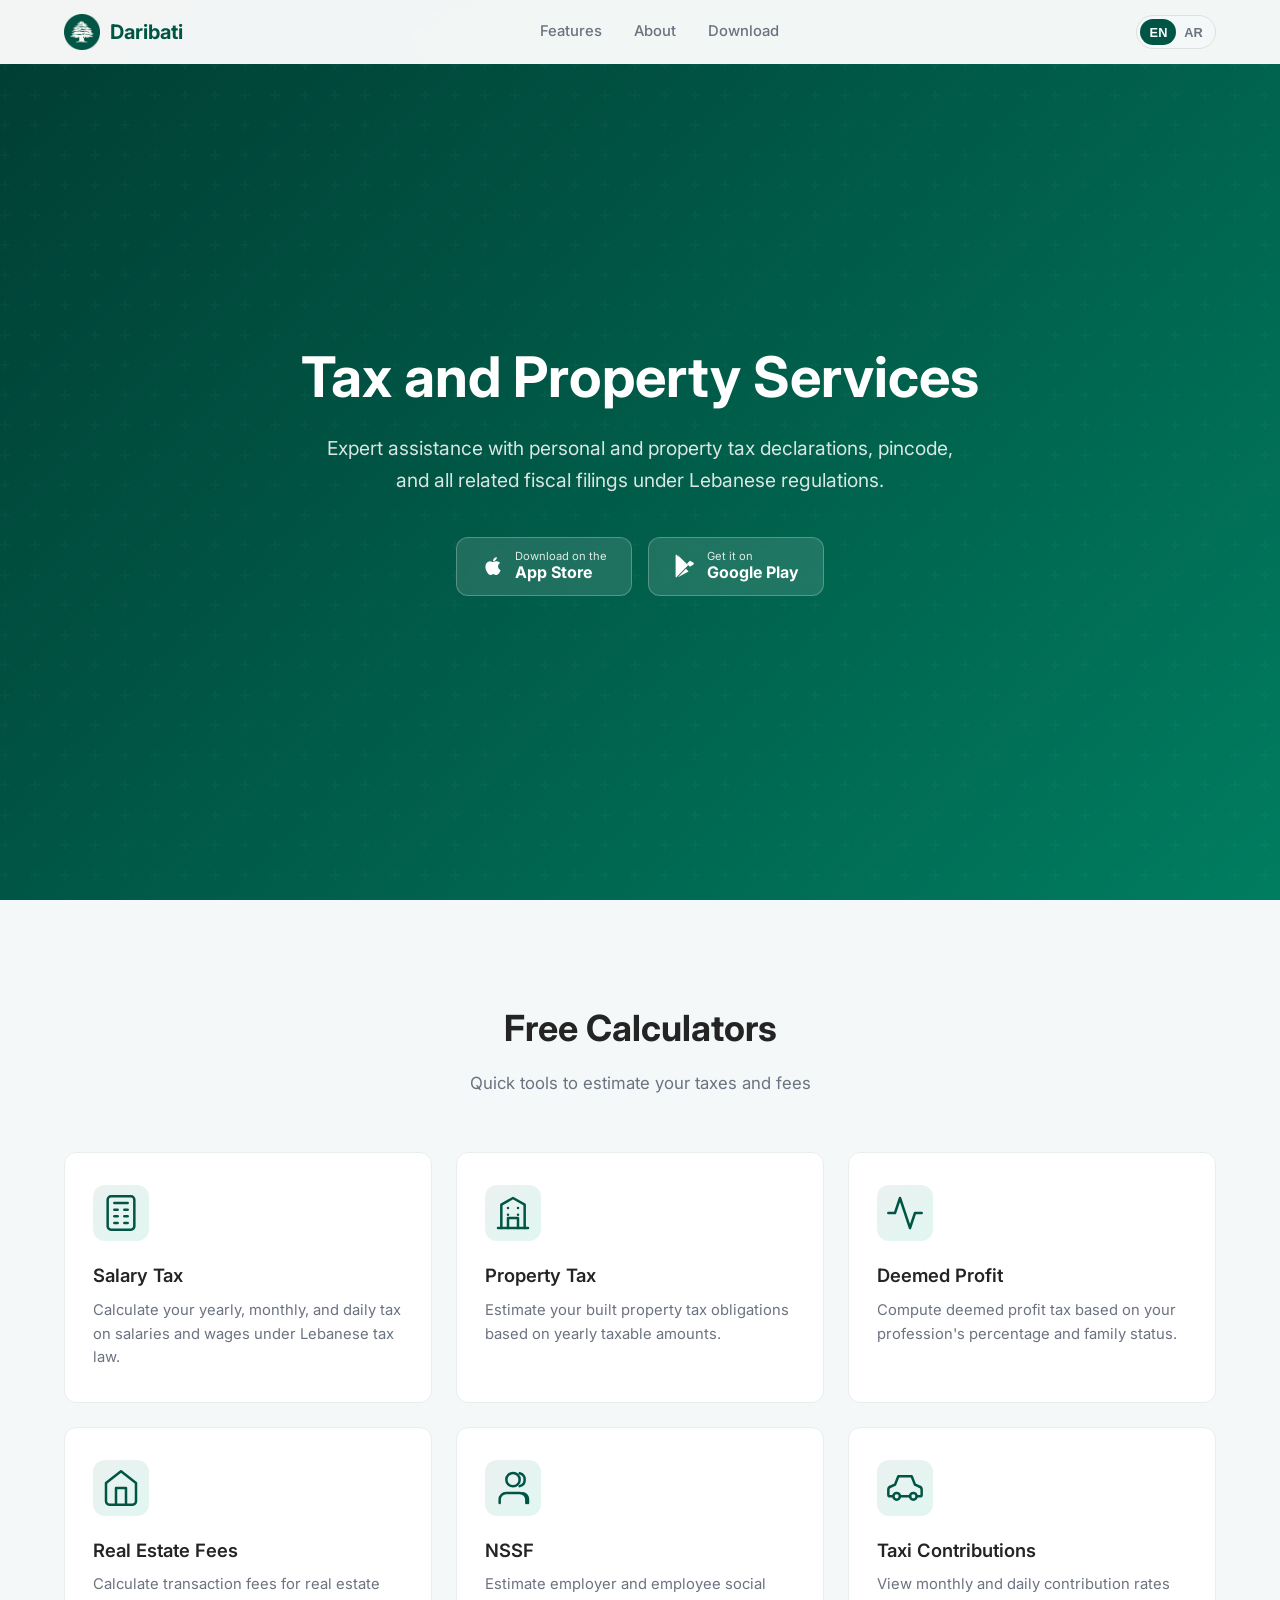
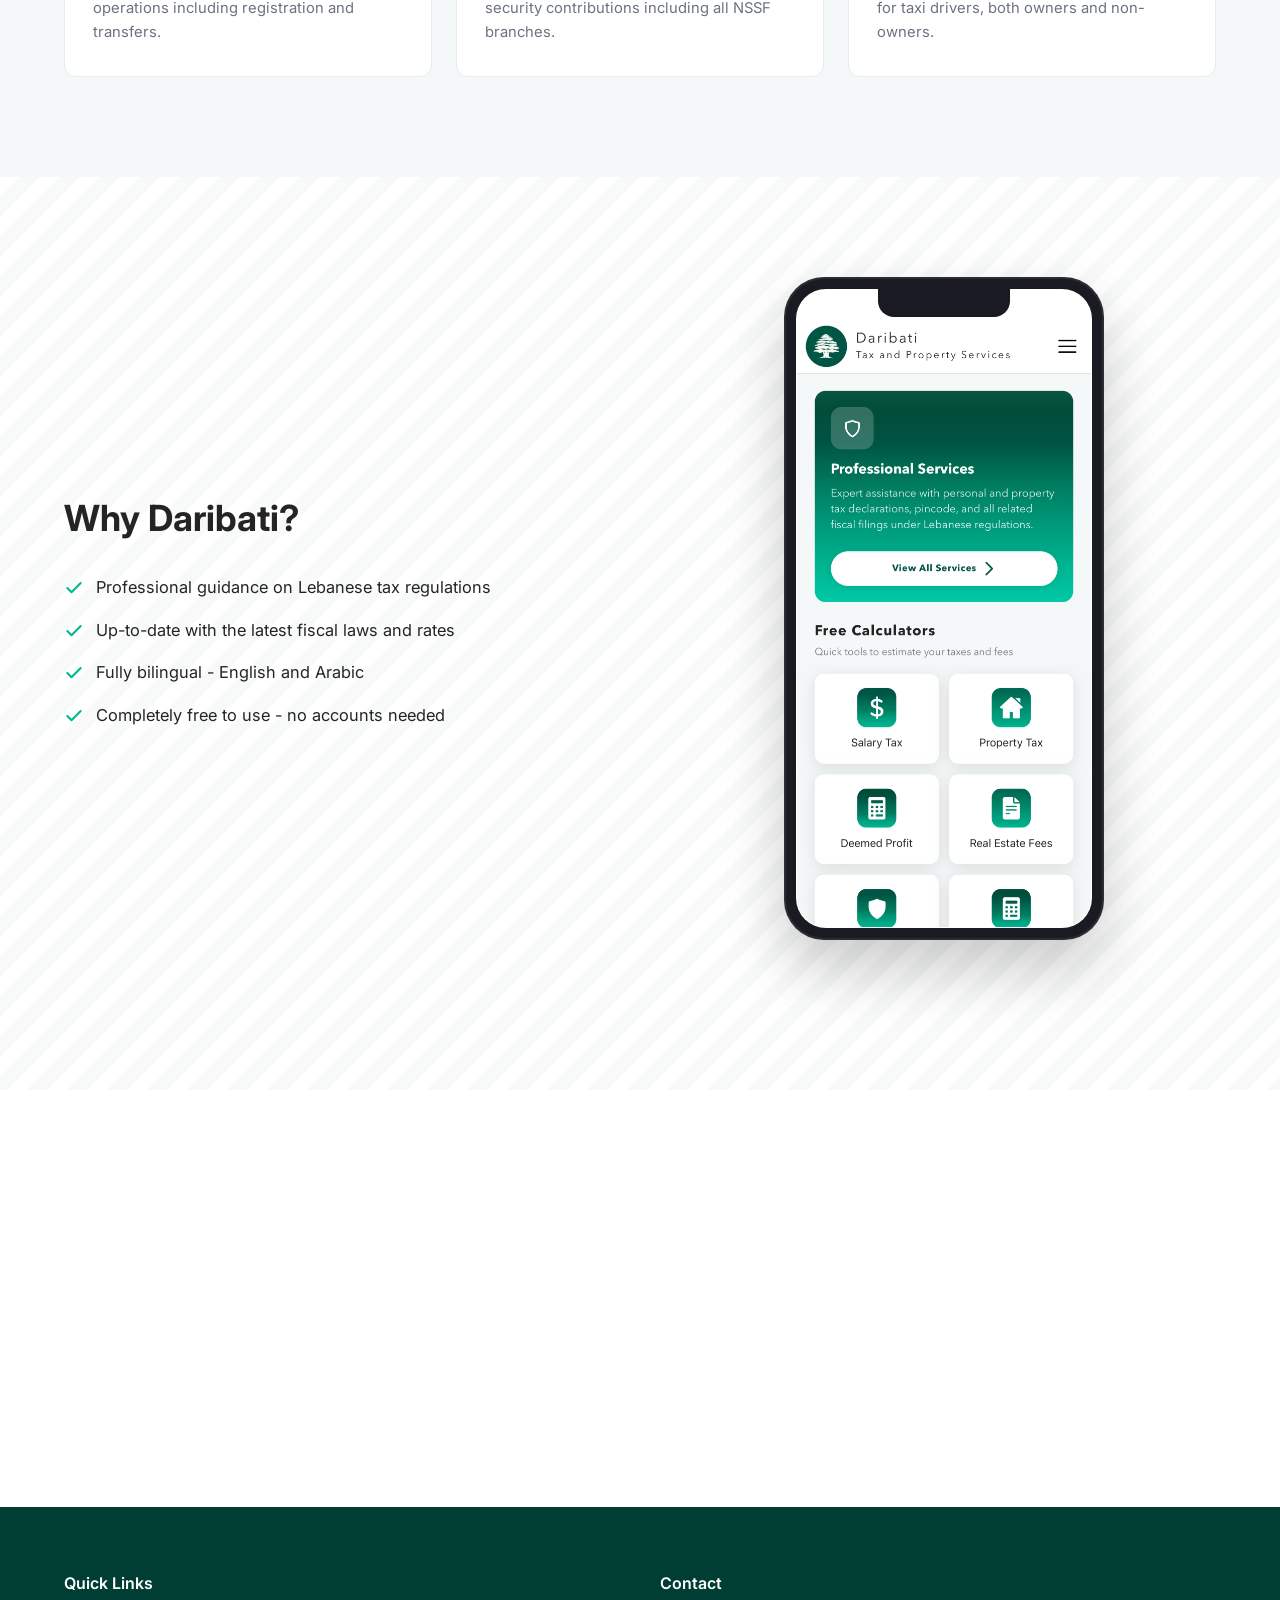
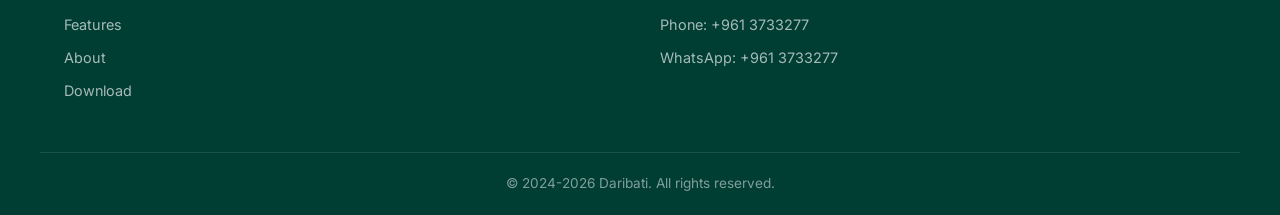
==== index.html @ b4124835 "Removing public directory" ====
﻿<!DOCTYPE html>
<html lang="en" dir="ltr">
<head>
  <meta charset="UTF-8">
  <meta name="viewport" content="width=device-width, initial-scale=1.0">
  <title>Daribati - Tax and Property Services</title>
  <meta name="description" content="Lebanese tax and property fee calculator. Free tools for salary tax, property tax, deemed profit, real estate fees, NSSF, and more.">
  <link rel="icon" href="logo.png" type="image/png">
  <link rel="preconnect" href="https://fonts.googleapis.com">
  <link rel="preconnect" href="https://fonts.gstatic.com" crossorigin>
  <link href="https://fonts.googleapis.com/css2?family=Inter:wght@400;500;600;700&family=Noto+Sans+Arabic:wght@400;500;600;700&display=swap" rel="stylesheet">
  <link rel="stylesheet" href="styles.css">
</head>
<body>

  <!-- Navbar -->
  <nav class="navbar" id="navbar">
    <div class="container navbar-inner">
      <a href="#" class="navbar-brand">
        <img src="logo.png" alt="Daribati" class="navbar-logo">
        <span class="navbar-wordmark">Daribati</span>
      </a>
      <div class="navbar-links" id="navbarLinks">
        <a href="#features" class="nav-link" data-i18n="nav.features">Features</a>
        <a href="#about" class="nav-link" data-i18n="nav.about">About</a>
        <a href="#download" class="nav-link" data-i18n="nav.download">Download</a>
      </div>
      <div class="navbar-actions">
        <button class="lang-toggle" id="langToggle" aria-label="Toggle language">
          <span class="lang-option" data-lang="en">EN</span>
          <span class="lang-option" data-lang="ar">AR</span>
          <span class="lang-slider"></span>
        </button>
        <button class="hamburger" id="hamburger" aria-label="Toggle menu">
          <span></span>
          <span></span>
          <span></span>
        </button>
      </div>
    </div>
  </nav>

  <!-- Hero -->
  <section class="hero" id="hero">
    <div class="hero-bg"></div>
    <div class="container hero-content">
      <h1 class="hero-title" data-i18n="hero.title">Tax and Property Services</h1>
      <p class="hero-subtitle" data-i18n="hero.subtitle">Expert assistance with personal and property tax declarations, pincode, and all related fiscal filings under Lebanese regulations.</p>
      <div class="hero-buttons">
        <a href="https://apps.apple.com/lb/app/daribati-lb/id6739436897" class="btn btn-store" target="_blank" rel="noopener noreferrer">
          <svg width="24" height="24" viewBox="0 0 24 24" fill="currentColor"><path d="M17.05 20.28c-.98.95-2.05.8-3.08.35-1.09-.46-2.09-.48-3.24 0-1.44.62-2.2.44-3.06-.35C2.79 15.25 3.51 7.59 9.05 7.31c1.35.07 2.29.74 3.08.8 1.18-.24 2.31-.93 3.57-.84 1.51.12 2.65.72 3.4 1.8-3.12 1.87-2.38 5.98.48 7.13-.57 1.5-1.31 2.99-2.54 4.09zM12.03 7.25c-.15-2.23 1.66-4.07 3.74-4.25.29 2.58-2.34 4.5-3.74 4.25z"/></svg>
          <span class="store-text">
            <small data-i18n="hero.downloadOn">Download on the</small>
            <strong>App Store</strong>
          </span>
        </a>
        <a href="https://play.google.com/store/apps/details?id=com.marcissa.darayeb&pcampaignid=web_share" class="btn btn-store" target="_blank" rel="noopener noreferrer">
          <svg width="24" height="24" viewBox="0 0 24 24" fill="currentColor"><path d="M3.18 23.49c-.36-.17-.57-.52-.57-.94V1.45c0-.42.21-.77.57-.94l11.07 11.49L3.18 23.49zm1.24-22.8L15.13 11.2l-2.63 2.73L4.42.69zm.45 22.62l8.08-8.51 2.63 2.73L4.87 23.31zM20.14 10.79l-3.27 1.84-2.89-3 2.89-3 3.27 1.84c.92.52.92 1.8 0 2.32z"/></svg>
          <span class="store-text">
            <small data-i18n="hero.getItOn">Get it on</small>
            <strong>Google Play</strong>
          </span>
        </a>
      </div>
    </div>
  </section>

  <!-- Features -->
  <section class="features" id="features">
    <div class="container">
      <h2 class="section-title animate-on-scroll" data-i18n="features.title">Free Calculators</h2>
      <p class="section-subtitle animate-on-scroll" data-i18n="features.subtitle">Quick tools to estimate your taxes and fees</p>
      <div class="features-grid">

        <div class="feature-card animate-on-scroll">
          <div class="feature-icon">
            <svg width="40" height="40" viewBox="0 0 24 24" fill="none" stroke="currentColor" stroke-width="1.5" stroke-linecap="round" stroke-linejoin="round"><rect x="4" y="2" width="16" height="20" rx="2"/><line x1="8" y1="6" x2="16" y2="6"/><line x1="8" y1="10" x2="10" y2="10"/><line x1="14" y1="10" x2="16" y2="10"/><line x1="8" y1="14" x2="10" y2="14"/><line x1="14" y1="14" x2="16" y2="14"/><line x1="8" y1="18" x2="10" y2="18"/><line x1="14" y1="18" x2="16" y2="18"/></svg>
          </div>
          <h3 class="feature-title" data-i18n="features.salaryTax">Salary Tax</h3>
          <p class="feature-desc" data-i18n="features.salaryTaxDesc">Calculate your yearly, monthly, and daily tax on salaries and wages under Lebanese tax law.</p>
        </div>

        <div class="feature-card animate-on-scroll">
          <div class="feature-icon">
            <svg width="40" height="40" viewBox="0 0 24 24" fill="none" stroke="currentColor" stroke-width="1.5" stroke-linecap="round" stroke-linejoin="round"><path d="M3 21h18"/><path d="M5 21V7l7-4 7 4v14"/><path d="M9 21v-6h6v6"/><path d="M9 9h.01"/><path d="M15 9h.01"/><path d="M9 13h.01"/><path d="M15 13h.01"/></svg>
          </div>
          <h3 class="feature-title" data-i18n="features.propertyTax">Property Tax</h3>
          <p class="feature-desc" data-i18n="features.propertyTaxDesc">Estimate your built property tax obligations based on yearly taxable amounts.</p>
        </div>

        <div class="feature-card animate-on-scroll">
          <div class="feature-icon">
            <svg width="40" height="40" viewBox="0 0 24 24" fill="none" stroke="currentColor" stroke-width="1.5" stroke-linecap="round" stroke-linejoin="round"><path d="M22 12h-4l-3 9L9 3l-3 9H2"/></svg>
          </div>
          <h3 class="feature-title" data-i18n="features.deemedProfit">Deemed Profit</h3>
          <p class="feature-desc" data-i18n="features.deemedProfitDesc">Compute deemed profit tax based on your profession's percentage and family status.</p>
        </div>

        <div class="feature-card animate-on-scroll">
          <div class="feature-icon">
            <svg width="40" height="40" viewBox="0 0 24 24" fill="none" stroke="currentColor" stroke-width="1.5" stroke-linecap="round" stroke-linejoin="round"><path d="M3 9l9-7 9 7v11a2 2 0 0 1-2 2H5a2 2 0 0 1-2-2V9z"/><polyline points="9 22 9 12 15 12 15 22"/></svg>
          </div>
          <h3 class="feature-title" data-i18n="features.realEstate">Real Estate Fees</h3>
          <p class="feature-desc" data-i18n="features.realEstateDesc">Calculate transaction fees for real estate operations including registration and transfers.</p>
        </div>

        <div class="feature-card animate-on-scroll">
          <div class="feature-icon">
            <svg width="40" height="40" viewBox="0 0 24 24" fill="none" stroke="currentColor" stroke-width="1.5" stroke-linecap="round" stroke-linejoin="round"><path d="M20 21v-2a4 4 0 0 0-4-4H8a4 4 0 0 0-4 4v2"/><circle cx="12" cy="7" r="4"/><path d="M16 3.13a4 4 0 0 1 0 7.75"/><path d="M21 21v-2a4 4 0 0 0-3-3.87"/></svg>
          </div>
          <h3 class="feature-title" data-i18n="features.nssf">NSSF</h3>
          <p class="feature-desc" data-i18n="features.nssfDesc">Estimate employer and employee social security contributions including all NSSF branches.</p>
        </div>

        <div class="feature-card animate-on-scroll">
          <div class="feature-icon">
            <svg width="40" height="40" viewBox="0 0 24 24" fill="none" stroke="currentColor" stroke-width="1.5" stroke-linecap="round" stroke-linejoin="round"><path d="M19 17h2c.6 0 1-.4 1-1v-3c0-.9-.7-1.7-1.5-1.9L18 10l-2-5H8L6 10l-2.5 1.1C2.7 11.3 2 12.1 2 13v3c0 .6.4 1 1 1h2"/><circle cx="7" cy="17" r="2"/><circle cx="17" cy="17" r="2"/><path d="M9 17h6"/></svg>
          </div>
          <h3 class="feature-title" data-i18n="features.taxi">Taxi Contributions</h3>
          <p class="feature-desc" data-i18n="features.taxiDesc">View monthly and daily contribution rates for taxi drivers, both owners and non-owners.</p>
        </div>

      </div>
    </div>
  </section>

  <!-- About -->
  <section class="about" id="about">
    <div class="about-bg"></div>
    <div class="container about-inner">
      <div class="about-text animate-on-scroll">
        <h2 class="section-title" data-i18n="about.title">Why Daribati?</h2>
        <ul class="about-points">
          <li>
            <svg width="20" height="20" viewBox="0 0 24 24" fill="none" stroke="#00B894" stroke-width="2.5" stroke-linecap="round" stroke-linejoin="round"><polyline points="20 6 9 17 4 12"/></svg>
            <span data-i18n="about.point1">Professional guidance on Lebanese tax regulations</span>
          </li>
          <li>
            <svg width="20" height="20" viewBox="0 0 24 24" fill="none" stroke="#00B894" stroke-width="2.5" stroke-linecap="round" stroke-linejoin="round"><polyline points="20 6 9 17 4 12"/></svg>
            <span data-i18n="about.point2">Up-to-date with the latest fiscal laws and rates</span>
          </li>
          <li>
            <svg width="20" height="20" viewBox="0 0 24 24" fill="none" stroke="#00B894" stroke-width="2.5" stroke-linecap="round" stroke-linejoin="round"><polyline points="20 6 9 17 4 12"/></svg>
            <span data-i18n="about.point3">Fully bilingual - English and Arabic</span>
          </li>
          <li>
            <svg width="20" height="20" viewBox="0 0 24 24" fill="none" stroke="#00B894" stroke-width="2.5" stroke-linecap="round" stroke-linejoin="round"><polyline points="20 6 9 17 4 12"/></svg>
            <span data-i18n="about.point4">Completely free to use - no accounts needed</span>
          </li>
        </ul>
      </div>
      <div class="about-mockup animate-on-scroll">
        <div class="phone-mockup">
          <div class="phone-notch"></div>
          <div class="phone-screen">
            <img src="IMG_5212.PNG" alt="Daribati app home screen" class="app-shot-image">
          </div>
        </div>
      </div>
    </div>
  </section>

  <!-- Download CTA -->
  <section class="download" id="download">
    <div class="container download-inner">
      <h2 class="section-title animate-on-scroll" data-i18n="download.title">Download Daribati</h2>
      <p class="section-subtitle animate-on-scroll" data-i18n="download.subtitle">Available on iOS and Android - free, no account required.</p>
      <div class="download-buttons animate-on-scroll">
        <a href="https://apps.apple.com/lb/app/daribati-lb/id6739436897" class="btn btn-store btn-store-large" target="_blank" rel="noopener noreferrer">
          <svg width="28" height="28" viewBox="0 0 24 24" fill="currentColor"><path d="M17.05 20.28c-.98.95-2.05.8-3.08.35-1.09-.46-2.09-.48-3.24 0-1.44.62-2.2.44-3.06-.35C2.79 15.25 3.51 7.59 9.05 7.31c1.35.07 2.29.74 3.08.8 1.18-.24 2.31-.93 3.57-.84 1.51.12 2.65.72 3.4 1.8-3.12 1.87-2.38 5.98.48 7.13-.57 1.5-1.31 2.99-2.54 4.09zM12.03 7.25c-.15-2.23 1.66-4.07 3.74-4.25.29 2.58-2.34 4.5-3.74 4.25z"/></svg>
          <span class="store-text">
            <small data-i18n="hero.downloadOn">Download on the</small>
            <strong>App Store</strong>
          </span>
        </a>
        <a href="https://play.google.com/store/apps/details?id=com.marcissa.darayeb&pcampaignid=web_share" class="btn btn-store btn-store-large" target="_blank" rel="noopener noreferrer">
          <svg width="28" height="28" viewBox="0 0 24 24" fill="currentColor"><path d="M3.18 23.49c-.36-.17-.57-.52-.57-.94V1.45c0-.42.21-.77.57-.94l11.07 11.49L3.18 23.49zm1.24-22.8L15.13 11.2l-2.63 2.73L4.42.69zm.45 22.62l8.08-8.51 2.63 2.73L4.87 23.31zM20.14 10.79l-3.27 1.84-2.89-3 2.89-3 3.27 1.84c.92.52.92 1.8 0 2.32z"/></svg>
          <span class="store-text">
            <small data-i18n="hero.getItOn">Get it on</small>
            <strong>Google Play</strong>
          </span>
        </a>
      </div>
    </div>
  </section>

  <!-- Footer -->
  <footer class="footer">
    <div class="container footer-inner">
      <div class="footer-col">
        <h4 data-i18n="footer.quickLinks">Quick Links</h4>
        <a href="#features" data-i18n="nav.features">Features</a>
        <a href="#about" data-i18n="nav.about">About</a>
        <a href="#download" data-i18n="nav.download">Download</a>
      </div>
      <div class="footer-col">
        <h4 data-i18n="footer.contact">Contact</h4>
        <a href="tel:+9613733277"><span data-i18n="footer.phone">Phone</span>: +961 3733277</a>
        <a href="https://wa.me/9613733277" target="_blank" rel="noopener noreferrer"><span data-i18n="footer.whatsapp">WhatsApp</span>: +961 3733277</a>
      </div>
    </div>
    <div class="footer-bottom">
      <div class="container">
        <p>&copy; 2024-2026 Daribati. <span data-i18n="footer.rights">All rights reserved.</span></p>
      </div>
    </div>
  </footer>

  <script src="script.js"></script>
</body>
</html>
---- styles.css ----
/* ===== Reset & Base ===== */
*, *::before, *::after {
  margin: 0;
  padding: 0;
  box-sizing: border-box;
}

:root {
  --primary: #005544;
  --primary-dark: #003d33;
  --primary-light: #007d60;
  --accent: #00B894;
  --text: #242424;
  --text-muted: #6b7280;
  --bg: #FFFFFF;
  --bg-alt: #f4f8f8;
  --radius: 12px;
  --transition: 0.3s ease;
  --font-en: 'Inter', sans-serif;
  --font-ar: 'Noto Sans Arabic', sans-serif;
}

html {
  scroll-behavior: smooth;
}

body {
  font-family: var(--font-en);
  color: var(--text);
  background: var(--bg);
  line-height: 1.6;
  -webkit-font-smoothing: antialiased;
}

[dir="rtl"] body {
  font-family: var(--font-ar);
}

.container {
  max-width: 1200px;
  margin: 0 auto;
  padding: 0 24px;
}

a {
  text-decoration: none;
  color: inherit;
}

img {
  max-width: 100%;
  display: block;
}

/* ===== Navbar ===== */
.navbar {
  position: fixed;
  top: 0;
  left: 0;
  right: 0;
  z-index: 1000;
  background: rgba(255, 255, 255, 0.95);
  backdrop-filter: blur(10px);
  -webkit-backdrop-filter: blur(10px);
  transition: box-shadow var(--transition);
}

.navbar.scrolled {
  box-shadow: 0 2px 20px rgba(0, 0, 0, 0.08);
}

.navbar-inner {
  display: flex;
  align-items: center;
  justify-content: space-between;
  height: 64px;
}

.navbar-brand {
  display: flex;
  align-items: center;
  gap: 10px;
}

.navbar-logo {
  width: 36px;
  height: 36px;
  border-radius: 8px;
}

.navbar-wordmark {
  font-size: 1.25rem;
  font-weight: 700;
  color: var(--primary);
}

.navbar-links {
  display: flex;
  gap: 32px;
}

.nav-link {
  font-size: 0.925rem;
  font-weight: 500;
  color: var(--text-muted);
  transition: color var(--transition);
  position: relative;
}

.nav-link:hover {
  color: var(--primary);
}

.nav-link::after {
  content: '';
  position: absolute;
  bottom: -4px;
  left: 0;
  right: 0;
  height: 2px;
  background: var(--accent);
  transform: scaleX(0);
  transition: transform var(--transition);
}

.nav-link:hover::after {
  transform: scaleX(1);
}

.navbar-actions {
  display: flex;
  align-items: center;
  gap: 16px;
}

/* Language Toggle */
.lang-toggle {
  position: relative;
  display: flex;
  align-items: center;
  background: var(--bg-alt);
  border: 1px solid #e0e0e0;
  border-radius: 20px;
  padding: 4px;
  cursor: pointer;
  width: 80px;
  height: 34px;
}

.lang-option {
  flex: 1;
  text-align: center;
  font-size: 0.8rem;
  font-weight: 600;
  z-index: 1;
  color: var(--text-muted);
  transition: color var(--transition);
  user-select: none;
}

.lang-option.active {
  color: #fff;
}

.lang-slider {
  position: absolute;
  top: 3px;
  left: 3px;
  width: calc(50% - 3px);
  height: calc(100% - 6px);
  background: var(--primary);
  border-radius: 16px;
  transition: transform var(--transition);
}

[dir="rtl"] .lang-slider {
  left: auto;
  right: 3px;
}

.lang-toggle.ar .lang-slider {
  transform: translateX(100%);
}

[dir="rtl"] .lang-toggle.ar .lang-slider {
  transform: translateX(-100%);
}

/* Hamburger */
.hamburger {
  display: none;
  flex-direction: column;
  gap: 5px;
  background: none;
  border: none;
  cursor: pointer;
  padding: 4px;
}

.hamburger span {
  display: block;
  width: 24px;
  height: 2px;
  background: var(--text);
  transition: all var(--transition);
  border-radius: 2px;
}

.hamburger.open span:nth-child(1) {
  transform: rotate(45deg) translate(5px, 5px);
}

.hamburger.open span:nth-child(2) {
  opacity: 0;
}

.hamburger.open span:nth-child(3) {
  transform: rotate(-45deg) translate(5px, -5px);
}

/* ===== Hero ===== */
.hero {
  position: relative;
  min-height: 100vh;
  display: flex;
  align-items: center;
  justify-content: center;
  overflow: hidden;
}

.hero-bg {
  position: absolute;
  inset: 0;
  background: linear-gradient(135deg, var(--primary-dark) 0%, var(--primary) 40%, var(--primary-light) 100%);
  background-attachment: fixed;
  z-index: 0;
}

.hero-bg::before {
  content: '';
  position: absolute;
  inset: 0;
  background-image: url("data:image/svg+xml,%3Csvg width='60' height='60' viewBox='0 0 60 60' xmlns='http://www.w3.org/2000/svg'%3E%3Cg fill='none' fill-rule='evenodd'%3E%3Cg fill='%23ffffff' fill-opacity='0.04'%3E%3Cpath d='M36 34v-4h-2v4h-4v2h4v4h2v-4h4v-2h-4zm0-30V0h-2v4h-4v2h4v4h2V6h4V4h-4zM6 34v-4H4v4H0v2h4v4h2v-4h4v-2H6zM6 4V0H4v4H0v2h4v4h2V6h4V4H6z'/%3E%3C/g%3E%3C/g%3E%3C/svg%3E");
  opacity: 0.5;
}

.hero-content {
  position: relative;
  z-index: 1;
  text-align: center;
  padding: 120px 24px 80px;
}

.hero-title {
  font-size: clamp(2.25rem, 5vw, 3.5rem);
  font-weight: 700;
  color: #fff;
  margin-bottom: 20px;
  line-height: 1.2;
}

.hero-subtitle {
  font-size: clamp(1rem, 2vw, 1.2rem);
  color: rgba(255, 255, 255, 0.85);
  max-width: 640px;
  margin: 0 auto 40px;
  line-height: 1.7;
}

.hero-buttons {
  display: flex;
  gap: 16px;
  justify-content: center;
  flex-wrap: wrap;
}

/* Buttons */
.btn {
  display: inline-flex;
  align-items: center;
  gap: 10px;
  border-radius: var(--radius);
  font-weight: 600;
  transition: all var(--transition);
  cursor: pointer;
  border: none;
}

.btn-store {
  background: rgba(255, 255, 255, 0.12);
  color: #fff;
  padding: 12px 24px;
  border: 1px solid rgba(255, 255, 255, 0.25);
  backdrop-filter: blur(4px);
}

.btn-store:hover {
  background: rgba(255, 255, 255, 0.22);
  border-color: rgba(255, 255, 255, 0.4);
  transform: translateY(-2px);
}

.store-text {
  display: flex;
  flex-direction: column;
  text-align: start;
  line-height: 1.2;
}

.store-text small {
  font-size: 0.7rem;
  font-weight: 400;
  opacity: 0.85;
}

.store-text strong {
  font-size: 1rem;
}

/* ===== Features ===== */
.features {
  padding: 100px 0;
  background: var(--bg-alt);
}

.section-title {
  font-size: clamp(1.75rem, 3vw, 2.25rem);
  font-weight: 700;
  color: var(--text);
  text-align: center;
  margin-bottom: 12px;
}

.section-subtitle {
  font-size: 1.05rem;
  color: var(--text-muted);
  text-align: center;
  margin-bottom: 56px;
}

.features-grid {
  display: grid;
  grid-template-columns: repeat(auto-fit, minmax(320px, 1fr));
  gap: 24px;
}

.feature-card {
  background: var(--bg);
  border-radius: var(--radius);
  padding: 32px 28px;
  transition: all var(--transition);
  border: 1px solid #e8eded;
}

.feature-card:hover {
  transform: translateY(-4px);
  box-shadow: 0 12px 32px rgba(0, 85, 68, 0.08);
  border-color: var(--accent);
}

.feature-icon {
  width: 56px;
  height: 56px;
  background: linear-gradient(135deg, rgba(0, 85, 68, 0.08), rgba(0, 184, 148, 0.12));
  border-radius: var(--radius);
  display: flex;
  align-items: center;
  justify-content: center;
  color: var(--primary);
  margin-bottom: 20px;
}

.feature-title {
  font-size: 1.15rem;
  font-weight: 600;
  margin-bottom: 8px;
  color: var(--text);
}

.feature-desc {
  font-size: 0.925rem;
  color: var(--text-muted);
  line-height: 1.6;
}

/* ===== About ===== */
.about {
  position: relative;
  padding: 100px 0 150px;
  overflow: hidden;
}

.about-bg {
  position: absolute;
  inset: 0;
  background: linear-gradient(160deg, #f0faf7 0%, #e8f5f0 50%, #f4f8f8 100%);
  background-attachment: fixed;
  z-index: 0;
}

.about-bg::before {
  content: '';
  position: absolute;
  inset: 0;
  background-image: url("data:image/svg+xml,%3Csvg width='40' height='40' viewBox='0 0 40 40' xmlns='http://www.w3.org/2000/svg'%3E%3Cg fill='%23005544' fill-opacity='0.03' fill-rule='evenodd'%3E%3Cpath d='M0 40L40 0H20L0 20M40 40V20L20 40'/%3E%3C/g%3E%3C/svg%3E");
}

.about-inner {
  position: relative;
  z-index: 1;
  display: grid;
  grid-template-columns: 1fr 1fr;
  gap: 64px;
  align-items: center;
}

.about-text .section-title {
  text-align: start;
}

.about-points {
  list-style: none;
  margin-top: 28px;
  display: flex;
  flex-direction: column;
  gap: 18px;
}

.about-points li {
  display: flex;
  align-items: flex-start;
  gap: 12px;
  font-size: 1.025rem;
  line-height: 1.5;
}

.about-points li svg {
  flex-shrink: 0;
  margin-top: 3px;
}

/* Phone Mockup */
.about-mockup {
  display: flex;
  justify-content: center;
  transform: translateY(42px);
}

.phone-mockup {
  width: min(100%, 320px);
  background: #1a1a22;
  border-radius: 40px;
  padding: 12px;
  position: relative;
  box-shadow:
    0 30px 60px rgba(0, 0, 0, 0.2),
    inset 0 0 0 2px rgba(255, 255, 255, 0.08);
}

.phone-notch {
  position: absolute;
  top: 12px;
  left: 50%;
  transform: translateX(-50%);
  width: 132px;
  height: 28px;
  border-radius: 0 0 16px 16px;
  background: #1a1a22;
  z-index: 2;
}

.phone-screen {
  width: 100%;
  border-radius: 30px;
  overflow: hidden;
  border: 1px solid rgba(255, 255, 255, 0.08);
  background: #ffffff;
  padding-top: 26px;
}

.app-shot-image {
  width: 100%;
  height: auto;
  display: block;
}

/* ===== Download CTA ===== */
.download {
  padding: 100px 0;
  background: var(--bg);
}

.download-inner {
  text-align: center;
}

.download-buttons {
  display: flex;
  gap: 16px;
  justify-content: center;
  flex-wrap: wrap;
}

.btn-store-large {
  background: var(--primary);
  color: #fff;
  padding: 16px 32px;
  border: none;
}

.btn-store-large:hover {
  background: var(--primary-dark);
  transform: translateY(-2px);
  box-shadow: 0 8px 24px rgba(0, 85, 68, 0.25);
}

/* ===== Footer ===== */
.footer {
  background: var(--primary-dark);
  color: rgba(255, 255, 255, 0.8);
  padding: 64px 0 0;
}

.footer-inner {
  display: grid;
  grid-template-columns: repeat(2, minmax(0, 1fr));
  gap: 40px;
  padding-bottom: 40px;
  border-bottom: 1px solid rgba(255, 255, 255, 0.1);
}

.footer-col h4 {
  color: #fff;
  font-size: 1rem;
  font-weight: 600;
  margin-bottom: 16px;
}

.footer-col a {
  display: block;
  font-size: 0.9rem;
  color: rgba(255, 255, 255, 0.65);
  margin-bottom: 10px;
  transition: color var(--transition);
}

.footer-col a:hover {
  color: var(--accent);
}

.footer-bottom {
  padding: 20px 0;
  text-align: center;
  font-size: 0.85rem;
  color: rgba(255, 255, 255, 0.5);
}

/* ===== Scroll Animations ===== */
.animate-on-scroll {
  opacity: 0;
  transform: translateY(30px);
  transition: opacity 0.6s ease, transform 0.6s ease;
}

.animate-on-scroll.visible {
  opacity: 1;
  transform: translateY(0);
}

/* Stagger animation delay for feature cards */
.feature-card:nth-child(1) { transition-delay: 0s; }
.feature-card:nth-child(2) { transition-delay: 0.1s; }
.feature-card:nth-child(3) { transition-delay: 0.2s; }
.feature-card:nth-child(4) { transition-delay: 0.3s; }
.feature-card:nth-child(5) { transition-delay: 0.4s; }
.feature-card:nth-child(6) { transition-delay: 0.5s; }

/* ===== RTL Overrides ===== */
[dir="rtl"] .navbar-links {
  flex-direction: row-reverse;
}

[dir="rtl"] .store-text {
  text-align: right;
}

[dir="rtl"] .about-text .section-title {
  text-align: right;
}

[dir="rtl"] .about-points li {
  flex-direction: row-reverse;
}

[dir="rtl"] .footer-col {
  text-align: right;
}

/* ===== Responsive ===== */
@media (max-width: 1023px) {
  .about-inner {
    grid-template-columns: 1fr;
    gap: 48px;
  }

  .about-mockup {
    transform: none;
  }

  .about-text .section-title {
    text-align: center;
  }

  [dir="rtl"] .about-text .section-title {
    text-align: center;
  }

  .about-points {
    align-items: center;
  }

  .about-points li {
    max-width: 480px;
  }
}

@media (max-width: 767px) {
  .navbar-links {
    display: none;
    position: absolute;
    top: 64px;
    left: 0;
    right: 0;
    background: rgba(255, 255, 255, 0.98);
    backdrop-filter: blur(10px);
    flex-direction: column;
    padding: 16px 24px;
    gap: 0;
    box-shadow: 0 8px 24px rgba(0, 0, 0, 0.08);
  }

  .navbar-links.open {
    display: flex;
  }

  .navbar-links .nav-link {
    padding: 12px 0;
    border-bottom: 1px solid #f0f0f0;
  }

  .navbar-links .nav-link:last-child {
    border-bottom: none;
  }

  .navbar-links .nav-link::after {
    display: none;
  }

  [dir="rtl"] .navbar-links {
    flex-direction: column;
  }

  [dir="rtl"] .navbar-links .nav-link {
    text-align: right;
  }

  .hamburger {
    display: flex;
  }

  .hero-content {
    padding: 100px 16px 60px;
  }

  .hero-title {
    font-size: 2rem;
  }

  .features {
    padding: 64px 0;
  }

  .features-grid {
    grid-template-columns: 1fr;
  }

  .about {
    padding: 64px 0 96px;
  }

  .footer-inner {
    grid-template-columns: 1fr;
    gap: 32px;
    text-align: center;
  }

  .footer-col {
    text-align: center;
  }

  [dir="rtl"] .footer-col {
    text-align: center;
  }

  .download {
    padding: 64px 0;
  }

  .hero-buttons,
  .download-buttons {
    flex-direction: column;
    align-items: center;
  }

  .btn-store,
  .btn-store-large {
    width: 100%;
    max-width: 280px;
    justify-content: center;
  }

  .section-subtitle {
    margin-bottom: 40px;
  }
}

/* ===== Mobile parallax fallback ===== */
@media (max-width: 1023px) {
  .hero-bg,
  .about-bg {
    background-attachment: scroll;
  }
}

/* ===== Reduced Motion ===== */
@media (prefers-reduced-motion: reduce) {
  html {
    scroll-behavior: auto;
  }

  .animate-on-scroll {
    opacity: 1;
    transform: none;
    transition: none;
  }

  .feature-card {
    transition: none;
  }

  .feature-card:hover {
    transform: none;
  }

  .btn-store:hover,
  .btn-store-large:hover {
    transform: none;
  }

  .nav-link::after {
    transition: none;
  }

  .hero-bg,
  .about-bg {
    background-attachment: scroll;
  }
}
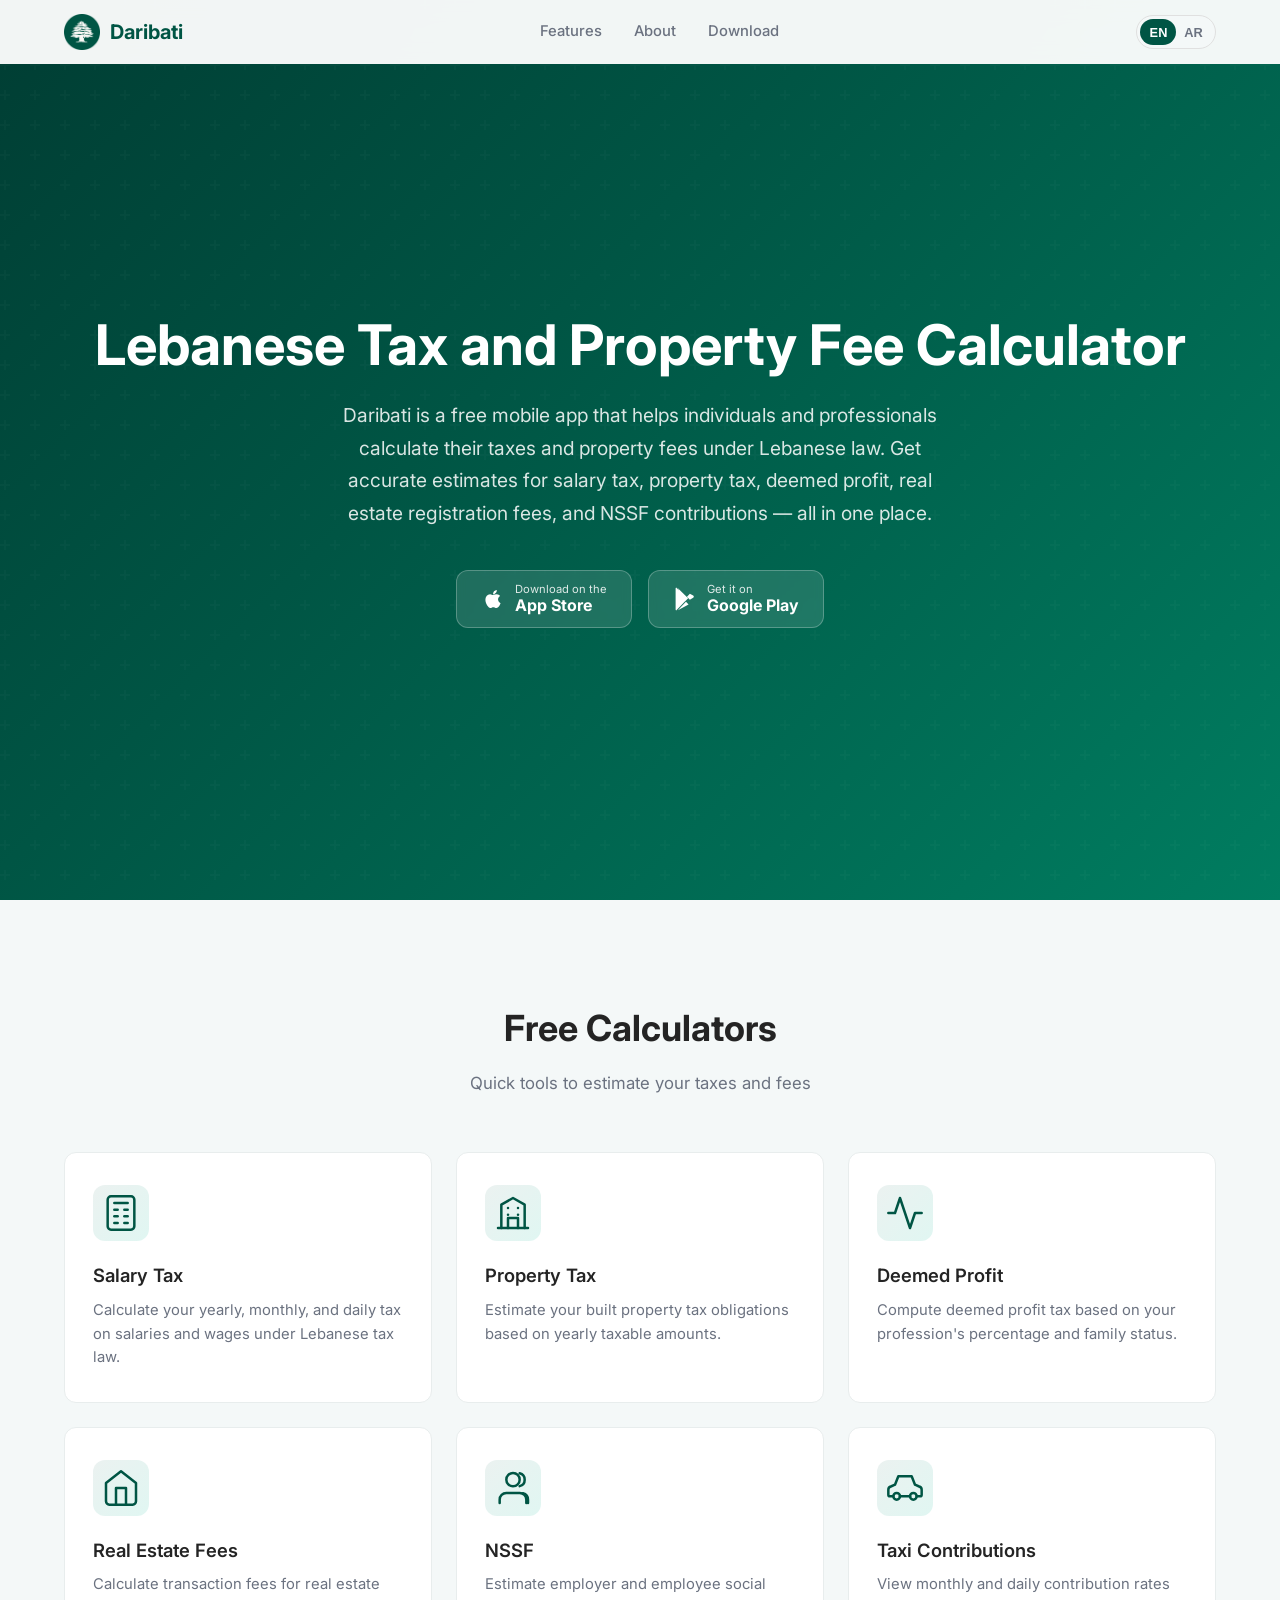
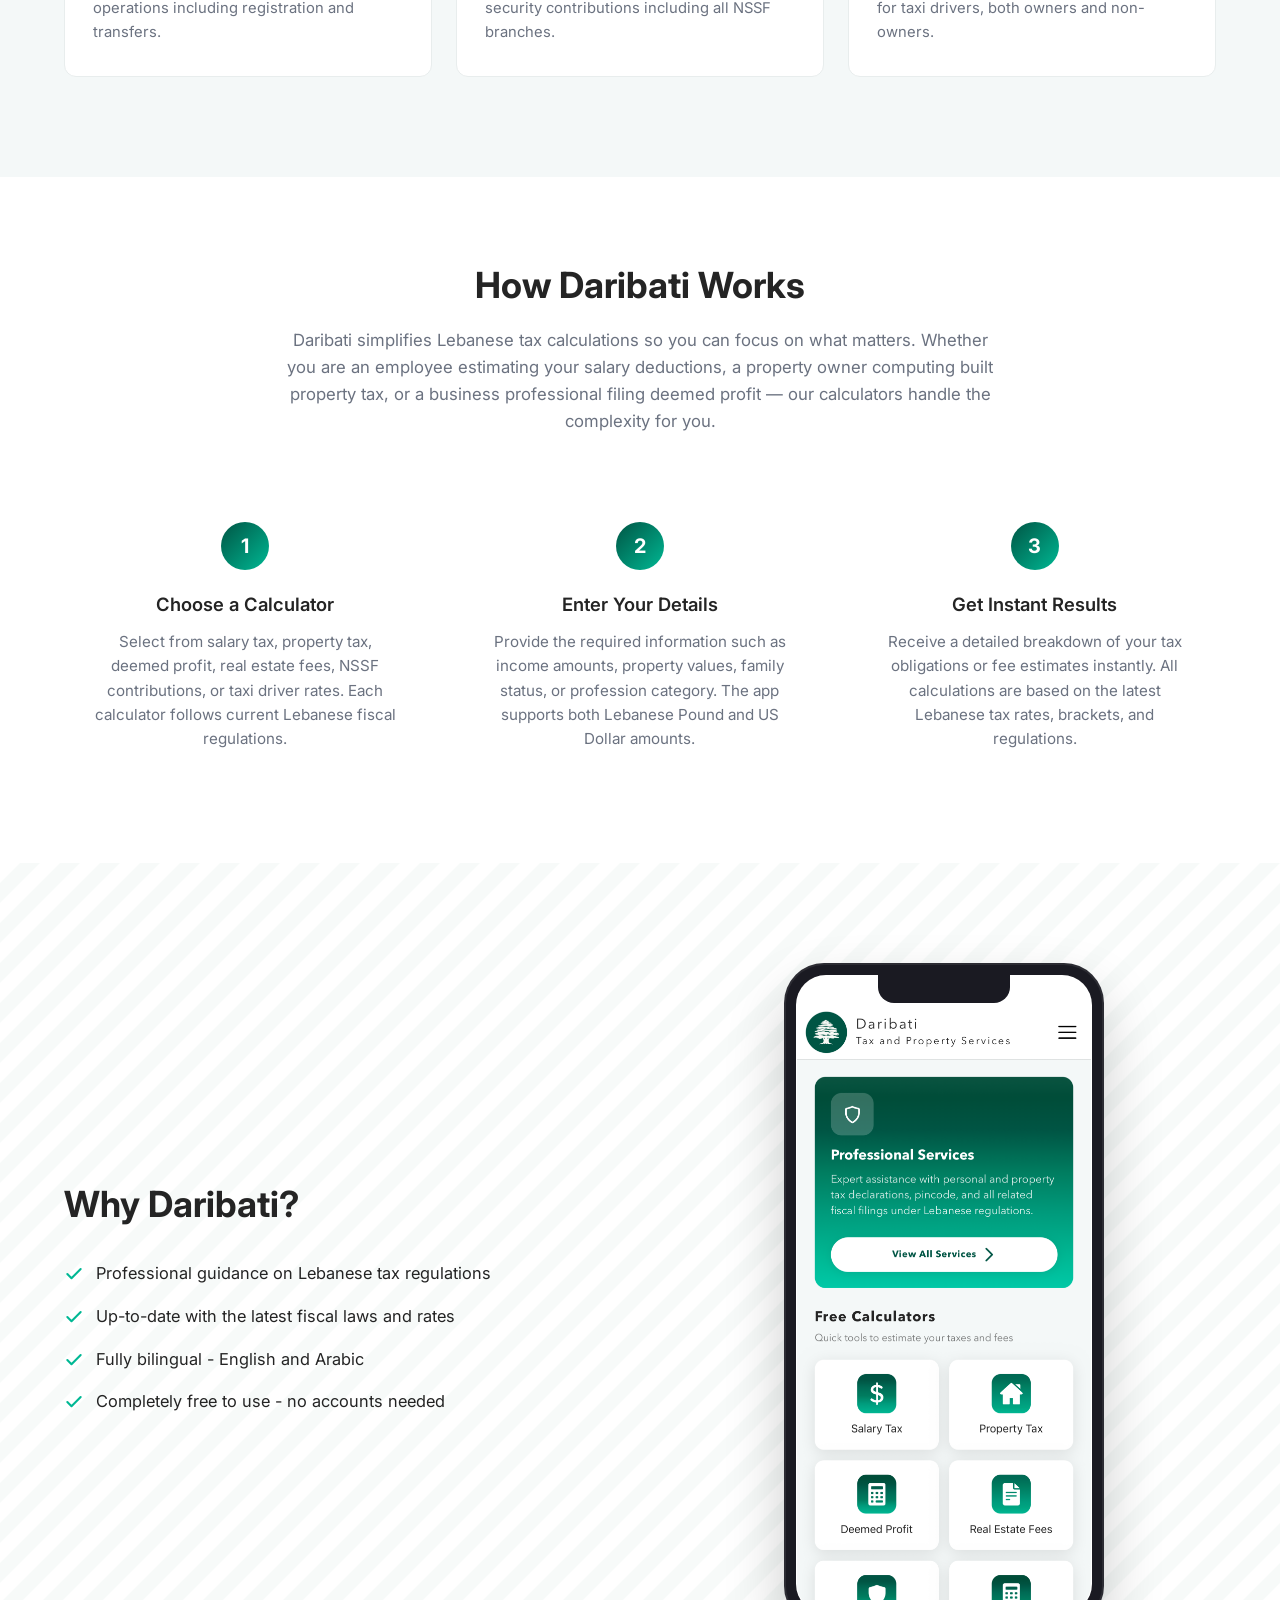
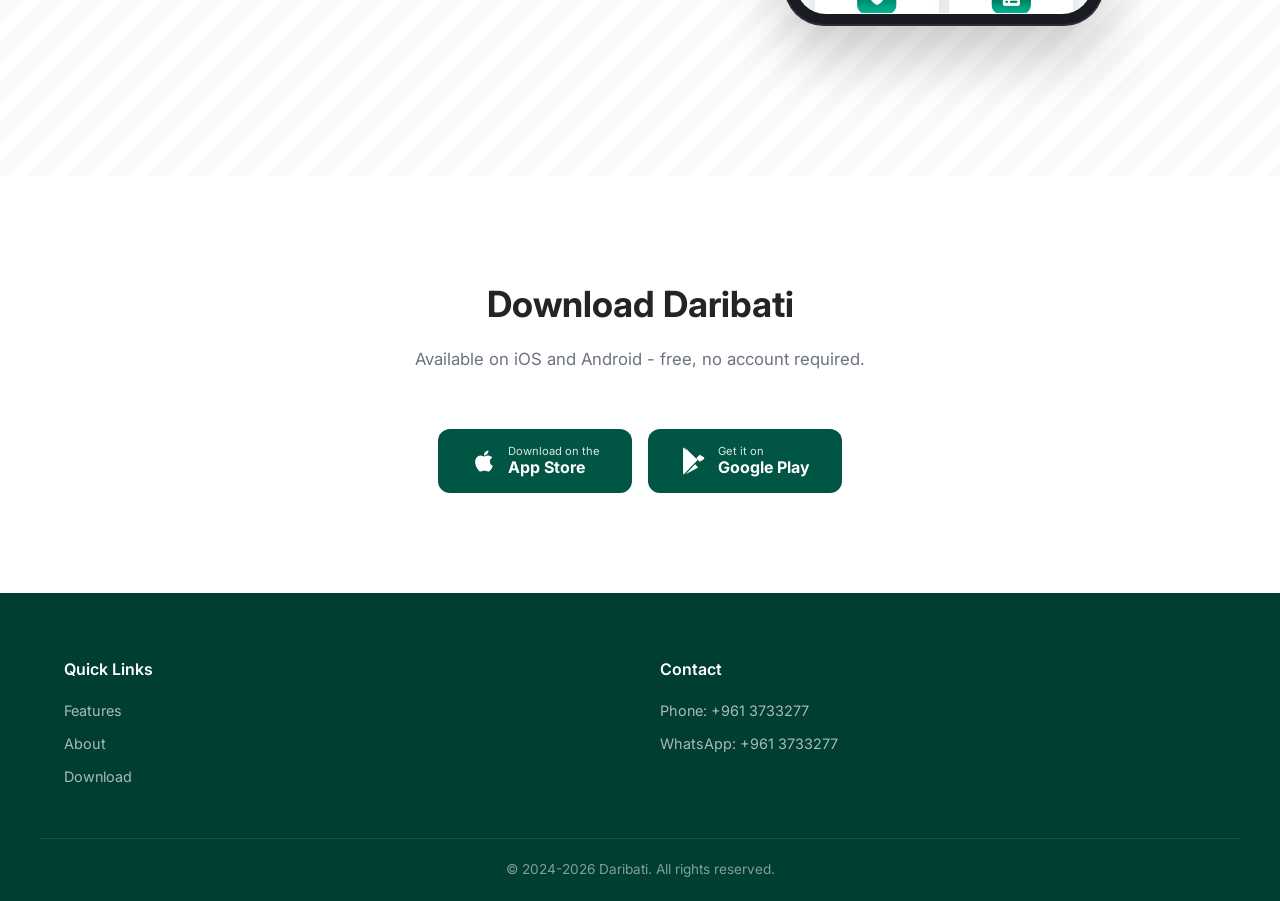
==== commit 4ae7675c: "Adding google analytics findings" ====
--- a/index.html
+++ b/index.html
@@ -1,212 +1,731 @@
-﻿<!DOCTYPE html>
-<html lang="en" dir="ltr">
-<head>
-  <meta charset="UTF-8">
-  <meta name="viewport" content="width=device-width, initial-scale=1.0">
-  <title>Daribati - Tax and Property Services</title>
-  <meta name="description" content="Lebanese tax and property fee calculator. Free tools for salary tax, property tax, deemed profit, real estate fees, NSSF, and more.">
-  <link rel="icon" href="logo.png" type="image/png">
-  <link rel="preconnect" href="https://fonts.googleapis.com">
-  <link rel="preconnect" href="https://fonts.gstatic.com" crossorigin>
-  <link href="https://fonts.googleapis.com/css2?family=Inter:wght@400;500;600;700&family=Noto+Sans+Arabic:wght@400;500;600;700&display=swap" rel="stylesheet">
-  <link rel="stylesheet" href="styles.css">
-</head>
-<body>
-
-  <!-- Navbar -->
-  <nav class="navbar" id="navbar">
-    <div class="container navbar-inner">
-      <a href="#" class="navbar-brand">
-        <img src="logo.png" alt="Daribati" class="navbar-logo">
-        <span class="navbar-wordmark">Daribati</span>
-      </a>
-      <div class="navbar-links" id="navbarLinks">
-        <a href="#features" class="nav-link" data-i18n="nav.features">Features</a>
-        <a href="#about" class="nav-link" data-i18n="nav.about">About</a>
-        <a href="#download" class="nav-link" data-i18n="nav.download">Download</a>
+﻿<!doctype html>
+<html
+  lang="en"
+  dir="ltr">
+  <head>
+    <meta charset="UTF-8" />
+    <meta
+      name="viewport"
+      content="width=device-width, initial-scale=1.0" />
+
+    <!-- TODO: Replace G-XXXXXXXXXX with your actual GA4 Measurement ID -->
+    <script
+      async
+      src="https://www.googletagmanager.com/gtag/js?id=G-H9QZ7JYE82"></script>
+    <script>
+      window.dataLayer = window.dataLayer || [];
+      function gtag() {
+        dataLayer.push(arguments);
+      }
+      gtag('js', new Date());
+      gtag('config', 'G-XXXXXXXXXX');
+    </script>
+
+    <title>Daribati - Lebanese Tax and Property Fee Calculator</title>
+    <meta
+      name="description"
+      content="Free Lebanese tax and property fee calculator. Compute salary tax, property tax, deemed profit, real estate fees, NSSF contributions, and more under Lebanese law." />
+    <meta
+      name="keywords"
+      content="Lebanese tax calculator, property tax Lebanon, salary tax Lebanon, deemed profit, real estate fees, NSSF, Daribati, tax filing Lebanon, fiscal calculator" />
+    <link
+      rel="canonical"
+      href="https://www.daribati.com/" />
+    <link
+      rel="icon"
+      href="logo.png"
+      type="image/png" />
+    <link
+      rel="apple-touch-icon"
+      href="logo.png" />
+
+    <!-- Open Graph -->
+    <meta
+      property="og:type"
+      content="website" />
+    <meta
+      property="og:title"
+      content="Daribati - Lebanese Tax and Property Fee Calculator" />
+    <meta
+      property="og:description"
+      content="Free Lebanese tax and property fee calculator. Compute salary tax, property tax, deemed profit, real estate fees, NSSF contributions, and more." />
+    <meta
+      property="og:url"
+      content="https://www.daribati.com/" />
+    <meta
+      property="og:image"
+      content="https://www.daribati.com/logo.png" />
+    <meta
+      property="og:site_name"
+      content="Daribati" />
+    <meta
+      property="og:locale"
+      content="en_US" />
+
+    <!-- Twitter Card -->
+    <meta
+      name="twitter:card"
+      content="summary" />
+    <meta
+      name="twitter:title"
+      content="Daribati - Lebanese Tax and Property Fee Calculator" />
+    <meta
+      name="twitter:description"
+      content="Free Lebanese tax and property fee calculator. Compute salary tax, property tax, deemed profit, real estate fees, NSSF, and more." />
+    <meta
+      name="twitter:image"
+      content="https://www.daribati.com/logo.png" />
+
+    <!-- Structured Data -->
+    <script type="application/ld+json">
+      {
+        "@context": "https://schema.org",
+        "@type": "WebApplication",
+        "name": "Daribati",
+        "url": "https://www.daribati.com",
+        "description": "Free Lebanese tax and property fee calculator app for salary tax, property tax, deemed profit, real estate fees, and NSSF contributions.",
+        "applicationCategory": "FinanceApplication",
+        "operatingSystem": "iOS, Android",
+        "offers": {
+          "@type": "Offer",
+          "price": "0",
+          "priceCurrency": "USD"
+        },
+        "author": {
+          "@type": "Organization",
+          "name": "Daribati"
+        }
+      }
+    </script>
+
+    <link
+      rel="preconnect"
+      href="https://fonts.googleapis.com" />
+    <link
+      rel="preconnect"
+      href="https://fonts.gstatic.com"
+      crossorigin />
+    <link
+      href="https://fonts.googleapis.com/css2?family=Inter:wght@400;500;600;700&family=Noto+Sans+Arabic:wght@400;500;600;700&display=swap"
+      rel="stylesheet" />
+    <link
+      rel="stylesheet"
+      href="styles.css" />
+  </head>
+  <body>
+    <!-- Navbar -->
+    <nav
+      class="navbar"
+      id="navbar">
+      <div class="container navbar-inner">
+        <a
+          href="#"
+          class="navbar-brand">
+          <img
+            src="logo.png"
+            alt="Daribati"
+            class="navbar-logo" />
+          <span class="navbar-wordmark">Daribati</span>
+        </a>
+        <div
+          class="navbar-links"
+          id="navbarLinks">
+          <a
+            href="#features"
+            class="nav-link"
+            data-i18n="nav.features"
+            >Features</a
+          >
+          <a
+            href="#about"
+            class="nav-link"
+            data-i18n="nav.about"
+            >About</a
+          >
+          <a
+            href="#download"
+            class="nav-link"
+            data-i18n="nav.download"
+            >Download</a
+          >
+        </div>
+        <div class="navbar-actions">
+          <button
+            class="lang-toggle"
+            id="langToggle"
+            aria-label="Toggle language">
+            <span
+              class="lang-option"
+              data-lang="en"
+              >EN</span
+            >
+            <span
+              class="lang-option"
+              data-lang="ar"
+              >AR</span
+            >
+            <span class="lang-slider"></span>
+          </button>
+          <button
+            class="hamburger"
+            id="hamburger"
+            aria-label="Toggle menu">
+            <span></span>
+            <span></span>
+            <span></span>
+          </button>
+        </div>
       </div>
-      <div class="navbar-actions">
-        <button class="lang-toggle" id="langToggle" aria-label="Toggle language">
-          <span class="lang-option" data-lang="en">EN</span>
-          <span class="lang-option" data-lang="ar">AR</span>
-          <span class="lang-slider"></span>
-        </button>
-        <button class="hamburger" id="hamburger" aria-label="Toggle menu">
-          <span></span>
-          <span></span>
-          <span></span>
-        </button>
+    </nav>
+
+    <!-- Hero -->
+    <section
+      class="hero"
+      id="hero">
+      <div class="hero-bg"></div>
+      <div class="container hero-content">
+        <h1
+          class="hero-title"
+          data-i18n="hero.title">
+          Lebanese Tax and Property Fee Calculator
+        </h1>
+        <p
+          class="hero-subtitle"
+          data-i18n="hero.subtitle">
+          Daribati is a free mobile app that helps individuals and professionals
+          calculate their taxes and property fees under Lebanese law. Get
+          accurate estimates for salary tax, property tax, deemed profit, real
+          estate registration fees, and NSSF contributions — all in one place.
+        </p>
+        <div class="hero-buttons">
+          <a
+            href="https://apps.apple.com/lb/app/daribati-lb/id6739436897"
+            class="btn btn-store"
+            target="_blank"
+            rel="noopener noreferrer">
+            <svg
+              width="24"
+              height="24"
+              viewBox="0 0 24 24"
+              fill="currentColor">
+              <path
+                d="M17.05 20.28c-.98.95-2.05.8-3.08.35-1.09-.46-2.09-.48-3.24 0-1.44.62-2.2.44-3.06-.35C2.79 15.25 3.51 7.59 9.05 7.31c1.35.07 2.29.74 3.08.8 1.18-.24 2.31-.93 3.57-.84 1.51.12 2.65.72 3.4 1.8-3.12 1.87-2.38 5.98.48 7.13-.57 1.5-1.31 2.99-2.54 4.09zM12.03 7.25c-.15-2.23 1.66-4.07 3.74-4.25.29 2.58-2.34 4.5-3.74 4.25z" />
+            </svg>
+            <span class="store-text">
+              <small data-i18n="hero.downloadOn">Download on the</small>
+              <strong>App Store</strong>
+            </span>
+          </a>
+          <a
+            href="https://play.google.com/store/apps/details?id=com.marcissa.darayeb&pcampaignid=web_share"
+            class="btn btn-store"
+            target="_blank"
+            rel="noopener noreferrer">
+            <svg
+              width="24"
+              height="24"
+              viewBox="0 0 24 24"
+              fill="currentColor">
+              <path
+                d="M3.18 23.49c-.36-.17-.57-.52-.57-.94V1.45c0-.42.21-.77.57-.94l11.07 11.49L3.18 23.49zm1.24-22.8L15.13 11.2l-2.63 2.73L4.42.69zm.45 22.62l8.08-8.51 2.63 2.73L4.87 23.31zM20.14 10.79l-3.27 1.84-2.89-3 2.89-3 3.27 1.84c.92.52.92 1.8 0 2.32z" />
+            </svg>
+            <span class="store-text">
+              <small data-i18n="hero.getItOn">Get it on</small>
+              <strong>Google Play</strong>
+            </span>
+          </a>
+        </div>
       </div>
-    </div>
-  </nav>
-
-  <!-- Hero -->
-  <section class="hero" id="hero">
-    <div class="hero-bg"></div>
-    <div class="container hero-content">
-      <h1 class="hero-title" data-i18n="hero.title">Tax and Property Services</h1>
-      <p class="hero-subtitle" data-i18n="hero.subtitle">Expert assistance with personal and property tax declarations, pincode, and all related fiscal filings under Lebanese regulations.</p>
-      <div class="hero-buttons">
-        <a href="https://apps.apple.com/lb/app/daribati-lb/id6739436897" class="btn btn-store" target="_blank" rel="noopener noreferrer">
-          <svg width="24" height="24" viewBox="0 0 24 24" fill="currentColor"><path d="M17.05 20.28c-.98.95-2.05.8-3.08.35-1.09-.46-2.09-.48-3.24 0-1.44.62-2.2.44-3.06-.35C2.79 15.25 3.51 7.59 9.05 7.31c1.35.07 2.29.74 3.08.8 1.18-.24 2.31-.93 3.57-.84 1.51.12 2.65.72 3.4 1.8-3.12 1.87-2.38 5.98.48 7.13-.57 1.5-1.31 2.99-2.54 4.09zM12.03 7.25c-.15-2.23 1.66-4.07 3.74-4.25.29 2.58-2.34 4.5-3.74 4.25z"/></svg>
-          <span class="store-text">
-            <small data-i18n="hero.downloadOn">Download on the</small>
-            <strong>App Store</strong>
-          </span>
-        </a>
-        <a href="https://play.google.com/store/apps/details?id=com.marcissa.darayeb&pcampaignid=web_share" class="btn btn-store" target="_blank" rel="noopener noreferrer">
-          <svg width="24" height="24" viewBox="0 0 24 24" fill="currentColor"><path d="M3.18 23.49c-.36-.17-.57-.52-.57-.94V1.45c0-.42.21-.77.57-.94l11.07 11.49L3.18 23.49zm1.24-22.8L15.13 11.2l-2.63 2.73L4.42.69zm.45 22.62l8.08-8.51 2.63 2.73L4.87 23.31zM20.14 10.79l-3.27 1.84-2.89-3 2.89-3 3.27 1.84c.92.52.92 1.8 0 2.32z"/></svg>
-          <span class="store-text">
-            <small data-i18n="hero.getItOn">Get it on</small>
-            <strong>Google Play</strong>
-          </span>
-        </a>
+    </section>
+
+    <!-- Features -->
+    <section
+      class="features"
+      id="features">
+      <div class="container">
+        <h2
+          class="section-title animate-on-scroll"
+          data-i18n="features.title">
+          Free Calculators
+        </h2>
+        <p
+          class="section-subtitle animate-on-scroll"
+          data-i18n="features.subtitle">
+          Quick tools to estimate your taxes and fees
+        </p>
+        <div class="features-grid">
+          <div class="feature-card animate-on-scroll">
+            <div class="feature-icon">
+              <svg
+                width="40"
+                height="40"
+                viewBox="0 0 24 24"
+                fill="none"
+                stroke="currentColor"
+                stroke-width="1.5"
+                stroke-linecap="round"
+                stroke-linejoin="round">
+                <rect
+                  x="4"
+                  y="2"
+                  width="16"
+                  height="20"
+                  rx="2" />
+                <line
+                  x1="8"
+                  y1="6"
+                  x2="16"
+                  y2="6" />
+                <line
+                  x1="8"
+                  y1="10"
+                  x2="10"
+                  y2="10" />
+                <line
+                  x1="14"
+                  y1="10"
+                  x2="16"
+                  y2="10" />
+                <line
+                  x1="8"
+                  y1="14"
+                  x2="10"
+                  y2="14" />
+                <line
+                  x1="14"
+                  y1="14"
+                  x2="16"
+                  y2="14" />
+                <line
+                  x1="8"
+                  y1="18"
+                  x2="10"
+                  y2="18" />
+                <line
+                  x1="14"
+                  y1="18"
+                  x2="16"
+                  y2="18" />
+              </svg>
+            </div>
+            <h3
+              class="feature-title"
+              data-i18n="features.salaryTax">
+              Salary Tax
+            </h3>
+            <p
+              class="feature-desc"
+              data-i18n="features.salaryTaxDesc">
+              Calculate your yearly, monthly, and daily tax on salaries and
+              wages under Lebanese tax law.
+            </p>
+          </div>
+
+          <div class="feature-card animate-on-scroll">
+            <div class="feature-icon">
+              <svg
+                width="40"
+                height="40"
+                viewBox="0 0 24 24"
+                fill="none"
+                stroke="currentColor"
+                stroke-width="1.5"
+                stroke-linecap="round"
+                stroke-linejoin="round">
+                <path d="M3 21h18" />
+                <path d="M5 21V7l7-4 7 4v14" />
+                <path d="M9 21v-6h6v6" />
+                <path d="M9 9h.01" />
+                <path d="M15 9h.01" />
+                <path d="M9 13h.01" />
+                <path d="M15 13h.01" />
+              </svg>
+            </div>
+            <h3
+              class="feature-title"
+              data-i18n="features.propertyTax">
+              Property Tax
+            </h3>
+            <p
+              class="feature-desc"
+              data-i18n="features.propertyTaxDesc">
+              Estimate your built property tax obligations based on yearly
+              taxable amounts.
+            </p>
+          </div>
+
+          <div class="feature-card animate-on-scroll">
+            <div class="feature-icon">
+              <svg
+                width="40"
+                height="40"
+                viewBox="0 0 24 24"
+                fill="none"
+                stroke="currentColor"
+                stroke-width="1.5"
+                stroke-linecap="round"
+                stroke-linejoin="round">
+                <path d="M22 12h-4l-3 9L9 3l-3 9H2" />
+              </svg>
+            </div>
+            <h3
+              class="feature-title"
+              data-i18n="features.deemedProfit">
+              Deemed Profit
+            </h3>
+            <p
+              class="feature-desc"
+              data-i18n="features.deemedProfitDesc">
+              Compute deemed profit tax based on your profession's percentage
+              and family status.
+            </p>
+          </div>
+
+          <div class="feature-card animate-on-scroll">
+            <div class="feature-icon">
+              <svg
+                width="40"
+                height="40"
+                viewBox="0 0 24 24"
+                fill="none"
+                stroke="currentColor"
+                stroke-width="1.5"
+                stroke-linecap="round"
+                stroke-linejoin="round">
+                <path d="M3 9l9-7 9 7v11a2 2 0 0 1-2 2H5a2 2 0 0 1-2-2V9z" />
+                <polyline points="9 22 9 12 15 12 15 22" />
+              </svg>
+            </div>
+            <h3
+              class="feature-title"
+              data-i18n="features.realEstate">
+              Real Estate Fees
+            </h3>
+            <p
+              class="feature-desc"
+              data-i18n="features.realEstateDesc">
+              Calculate transaction fees for real estate operations including
+              registration and transfers.
+            </p>
+          </div>
+
+          <div class="feature-card animate-on-scroll">
+            <div class="feature-icon">
+              <svg
+                width="40"
+                height="40"
+                viewBox="0 0 24 24"
+                fill="none"
+                stroke="currentColor"
+                stroke-width="1.5"
+                stroke-linecap="round"
+                stroke-linejoin="round">
+                <path d="M20 21v-2a4 4 0 0 0-4-4H8a4 4 0 0 0-4 4v2" />
+                <circle
+                  cx="12"
+                  cy="7"
+                  r="4" />
+                <path d="M16 3.13a4 4 0 0 1 0 7.75" />
+                <path d="M21 21v-2a4 4 0 0 0-3-3.87" />
+              </svg>
+            </div>
+            <h3
+              class="feature-title"
+              data-i18n="features.nssf">
+              NSSF
+            </h3>
+            <p
+              class="feature-desc"
+              data-i18n="features.nssfDesc">
+              Estimate employer and employee social security contributions
+              including all NSSF branches.
+            </p>
+          </div>
+
+          <div class="feature-card animate-on-scroll">
+            <div class="feature-icon">
+              <svg
+                width="40"
+                height="40"
+                viewBox="0 0 24 24"
+                fill="none"
+                stroke="currentColor"
+                stroke-width="1.5"
+                stroke-linecap="round"
+                stroke-linejoin="round">
+                <path
+                  d="M19 17h2c.6 0 1-.4 1-1v-3c0-.9-.7-1.7-1.5-1.9L18 10l-2-5H8L6 10l-2.5 1.1C2.7 11.3 2 12.1 2 13v3c0 .6.4 1 1 1h2" />
+                <circle
+                  cx="7"
+                  cy="17"
+                  r="2" />
+                <circle
+                  cx="17"
+                  cy="17"
+                  r="2" />
+                <path d="M9 17h6" />
+              </svg>
+            </div>
+            <h3
+              class="feature-title"
+              data-i18n="features.taxi">
+              Taxi Contributions
+            </h3>
+            <p
+              class="feature-desc"
+              data-i18n="features.taxiDesc">
+              View monthly and daily contribution rates for taxi drivers, both
+              owners and non-owners.
+            </p>
+          </div>
+        </div>
       </div>
-    </div>
-  </section>
-
-  <!-- Features -->
-  <section class="features" id="features">
-    <div class="container">
-      <h2 class="section-title animate-on-scroll" data-i18n="features.title">Free Calculators</h2>
-      <p class="section-subtitle animate-on-scroll" data-i18n="features.subtitle">Quick tools to estimate your taxes and fees</p>
-      <div class="features-grid">
-
-        <div class="feature-card animate-on-scroll">
-          <div class="feature-icon">
-            <svg width="40" height="40" viewBox="0 0 24 24" fill="none" stroke="currentColor" stroke-width="1.5" stroke-linecap="round" stroke-linejoin="round"><rect x="4" y="2" width="16" height="20" rx="2"/><line x1="8" y1="6" x2="16" y2="6"/><line x1="8" y1="10" x2="10" y2="10"/><line x1="14" y1="10" x2="16" y2="10"/><line x1="8" y1="14" x2="10" y2="14"/><line x1="14" y1="14" x2="16" y2="14"/><line x1="8" y1="18" x2="10" y2="18"/><line x1="14" y1="18" x2="16" y2="18"/></svg>
-          </div>
-          <h3 class="feature-title" data-i18n="features.salaryTax">Salary Tax</h3>
-          <p class="feature-desc" data-i18n="features.salaryTaxDesc">Calculate your yearly, monthly, and daily tax on salaries and wages under Lebanese tax law.</p>
-        </div>
-
-        <div class="feature-card animate-on-scroll">
-          <div class="feature-icon">
-            <svg width="40" height="40" viewBox="0 0 24 24" fill="none" stroke="currentColor" stroke-width="1.5" stroke-linecap="round" stroke-linejoin="round"><path d="M3 21h18"/><path d="M5 21V7l7-4 7 4v14"/><path d="M9 21v-6h6v6"/><path d="M9 9h.01"/><path d="M15 9h.01"/><path d="M9 13h.01"/><path d="M15 13h.01"/></svg>
-          </div>
-          <h3 class="feature-title" data-i18n="features.propertyTax">Property Tax</h3>
-          <p class="feature-desc" data-i18n="features.propertyTaxDesc">Estimate your built property tax obligations based on yearly taxable amounts.</p>
-        </div>
-
-        <div class="feature-card animate-on-scroll">
-          <div class="feature-icon">
-            <svg width="40" height="40" viewBox="0 0 24 24" fill="none" stroke="currentColor" stroke-width="1.5" stroke-linecap="round" stroke-linejoin="round"><path d="M22 12h-4l-3 9L9 3l-3 9H2"/></svg>
-          </div>
-          <h3 class="feature-title" data-i18n="features.deemedProfit">Deemed Profit</h3>
-          <p class="feature-desc" data-i18n="features.deemedProfitDesc">Compute deemed profit tax based on your profession's percentage and family status.</p>
-        </div>
-
-        <div class="feature-card animate-on-scroll">
-          <div class="feature-icon">
-            <svg width="40" height="40" viewBox="0 0 24 24" fill="none" stroke="currentColor" stroke-width="1.5" stroke-linecap="round" stroke-linejoin="round"><path d="M3 9l9-7 9 7v11a2 2 0 0 1-2 2H5a2 2 0 0 1-2-2V9z"/><polyline points="9 22 9 12 15 12 15 22"/></svg>
-          </div>
-          <h3 class="feature-title" data-i18n="features.realEstate">Real Estate Fees</h3>
-          <p class="feature-desc" data-i18n="features.realEstateDesc">Calculate transaction fees for real estate operations including registration and transfers.</p>
-        </div>
-
-        <div class="feature-card animate-on-scroll">
-          <div class="feature-icon">
-            <svg width="40" height="40" viewBox="0 0 24 24" fill="none" stroke="currentColor" stroke-width="1.5" stroke-linecap="round" stroke-linejoin="round"><path d="M20 21v-2a4 4 0 0 0-4-4H8a4 4 0 0 0-4 4v2"/><circle cx="12" cy="7" r="4"/><path d="M16 3.13a4 4 0 0 1 0 7.75"/><path d="M21 21v-2a4 4 0 0 0-3-3.87"/></svg>
-          </div>
-          <h3 class="feature-title" data-i18n="features.nssf">NSSF</h3>
-          <p class="feature-desc" data-i18n="features.nssfDesc">Estimate employer and employee social security contributions including all NSSF branches.</p>
-        </div>
-
-        <div class="feature-card animate-on-scroll">
-          <div class="feature-icon">
-            <svg width="40" height="40" viewBox="0 0 24 24" fill="none" stroke="currentColor" stroke-width="1.5" stroke-linecap="round" stroke-linejoin="round"><path d="M19 17h2c.6 0 1-.4 1-1v-3c0-.9-.7-1.7-1.5-1.9L18 10l-2-5H8L6 10l-2.5 1.1C2.7 11.3 2 12.1 2 13v3c0 .6.4 1 1 1h2"/><circle cx="7" cy="17" r="2"/><circle cx="17" cy="17" r="2"/><path d="M9 17h6"/></svg>
-          </div>
-          <h3 class="feature-title" data-i18n="features.taxi">Taxi Contributions</h3>
-          <p class="feature-desc" data-i18n="features.taxiDesc">View monthly and daily contribution rates for taxi drivers, both owners and non-owners.</p>
-        </div>
-
+    </section>
+
+    <!-- How It Works -->
+    <section
+      class="how-it-works"
+      id="how-it-works">
+      <div class="container">
+        <h2
+          class="section-title animate-on-scroll"
+          data-i18n="howItWorks.title">
+          How Daribati Works
+        </h2>
+        <p
+          class="section-subtitle animate-on-scroll"
+          data-i18n="howItWorks.subtitle">
+          Daribati simplifies Lebanese tax calculations so you can focus on what
+          matters. Whether you are an employee estimating your salary
+          deductions, a property owner computing built property tax, or a
+          business professional filing deemed profit — our calculators handle
+          the complexity for you.
+        </p>
+        <div class="how-it-works-steps">
+          <div class="step-card animate-on-scroll">
+            <div class="step-number">1</div>
+            <h3 data-i18n="howItWorks.step1Title">Choose a Calculator</h3>
+            <p data-i18n="howItWorks.step1Desc">
+              Select from salary tax, property tax, deemed profit, real estate
+              fees, NSSF contributions, or taxi driver rates. Each calculator
+              follows current Lebanese fiscal regulations.
+            </p>
+          </div>
+          <div class="step-card animate-on-scroll">
+            <div class="step-number">2</div>
+            <h3 data-i18n="howItWorks.step2Title">Enter Your Details</h3>
+            <p data-i18n="howItWorks.step2Desc">
+              Provide the required information such as income amounts, property
+              values, family status, or profession category. The app supports
+              both Lebanese Pound and US Dollar amounts.
+            </p>
+          </div>
+          <div class="step-card animate-on-scroll">
+            <div class="step-number">3</div>
+            <h3 data-i18n="howItWorks.step3Title">Get Instant Results</h3>
+            <p data-i18n="howItWorks.step3Desc">
+              Receive a detailed breakdown of your tax obligations or fee
+              estimates instantly. All calculations are based on the latest
+              Lebanese tax rates, brackets, and regulations.
+            </p>
+          </div>
+        </div>
       </div>
-    </div>
-  </section>
-
-  <!-- About -->
-  <section class="about" id="about">
-    <div class="about-bg"></div>
-    <div class="container about-inner">
-      <div class="about-text animate-on-scroll">
-        <h2 class="section-title" data-i18n="about.title">Why Daribati?</h2>
-        <ul class="about-points">
-          <li>
-            <svg width="20" height="20" viewBox="0 0 24 24" fill="none" stroke="#00B894" stroke-width="2.5" stroke-linecap="round" stroke-linejoin="round"><polyline points="20 6 9 17 4 12"/></svg>
-            <span data-i18n="about.point1">Professional guidance on Lebanese tax regulations</span>
-          </li>
-          <li>
-            <svg width="20" height="20" viewBox="0 0 24 24" fill="none" stroke="#00B894" stroke-width="2.5" stroke-linecap="round" stroke-linejoin="round"><polyline points="20 6 9 17 4 12"/></svg>
-            <span data-i18n="about.point2">Up-to-date with the latest fiscal laws and rates</span>
-          </li>
-          <li>
-            <svg width="20" height="20" viewBox="0 0 24 24" fill="none" stroke="#00B894" stroke-width="2.5" stroke-linecap="round" stroke-linejoin="round"><polyline points="20 6 9 17 4 12"/></svg>
-            <span data-i18n="about.point3">Fully bilingual - English and Arabic</span>
-          </li>
-          <li>
-            <svg width="20" height="20" viewBox="0 0 24 24" fill="none" stroke="#00B894" stroke-width="2.5" stroke-linecap="round" stroke-linejoin="round"><polyline points="20 6 9 17 4 12"/></svg>
-            <span data-i18n="about.point4">Completely free to use - no accounts needed</span>
-          </li>
-        </ul>
+    </section>
+
+    <!-- About -->
+    <section
+      class="about"
+      id="about">
+      <div class="about-bg"></div>
+      <div class="container about-inner">
+        <div class="about-text animate-on-scroll">
+          <h2
+            class="section-title"
+            data-i18n="about.title">
+            Why Daribati?
+          </h2>
+          <ul class="about-points">
+            <li>
+              <svg
+                width="20"
+                height="20"
+                viewBox="0 0 24 24"
+                fill="none"
+                stroke="#00B894"
+                stroke-width="2.5"
+                stroke-linecap="round"
+                stroke-linejoin="round">
+                <polyline points="20 6 9 17 4 12" />
+              </svg>
+              <span data-i18n="about.point1"
+                >Professional guidance on Lebanese tax regulations</span
+              >
+            </li>
+            <li>
+              <svg
+                width="20"
+                height="20"
+                viewBox="0 0 24 24"
+                fill="none"
+                stroke="#00B894"
+                stroke-width="2.5"
+                stroke-linecap="round"
+                stroke-linejoin="round">
+                <polyline points="20 6 9 17 4 12" />
+              </svg>
+              <span data-i18n="about.point2"
+                >Up-to-date with the latest fiscal laws and rates</span
+              >
+            </li>
+            <li>
+              <svg
+                width="20"
+                height="20"
+                viewBox="0 0 24 24"
+                fill="none"
+                stroke="#00B894"
+                stroke-width="2.5"
+                stroke-linecap="round"
+                stroke-linejoin="round">
+                <polyline points="20 6 9 17 4 12" />
+              </svg>
+              <span data-i18n="about.point3"
+                >Fully bilingual - English and Arabic</span
+              >
+            </li>
+            <li>
+              <svg
+                width="20"
+                height="20"
+                viewBox="0 0 24 24"
+                fill="none"
+                stroke="#00B894"
+                stroke-width="2.5"
+                stroke-linecap="round"
+                stroke-linejoin="round">
+                <polyline points="20 6 9 17 4 12" />
+              </svg>
+              <span data-i18n="about.point4"
+                >Completely free to use - no accounts needed</span
+              >
+            </li>
+          </ul>
+        </div>
+        <div class="about-mockup animate-on-scroll">
+          <div class="phone-mockup">
+            <div class="phone-notch"></div>
+            <div class="phone-screen">
+              <img
+                src="IMG_5212.PNG"
+                alt="Daribati app home screen"
+                class="app-shot-image" />
+            </div>
+          </div>
+        </div>
       </div>
-      <div class="about-mockup animate-on-scroll">
-        <div class="phone-mockup">
-          <div class="phone-notch"></div>
-          <div class="phone-screen">
-            <img src="IMG_5212.PNG" alt="Daribati app home screen" class="app-shot-image">
-          </div>
+    </section>
+
+    <!-- Download CTA -->
+    <section
+      class="download"
+      id="download">
+      <div class="container download-inner">
+        <h2
+          class="section-title animate-on-scroll"
+          data-i18n="download.title">
+          Download Daribati
+        </h2>
+        <p
+          class="section-subtitle animate-on-scroll"
+          data-i18n="download.subtitle">
+          Available on iOS and Android - free, no account required.
+        </p>
+        <div class="download-buttons animate-on-scroll">
+          <a
+            href="https://apps.apple.com/lb/app/daribati-lb/id6739436897"
+            class="btn btn-store btn-store-large"
+            target="_blank"
+            rel="noopener noreferrer">
+            <svg
+              width="28"
+              height="28"
+              viewBox="0 0 24 24"
+              fill="currentColor">
+              <path
+                d="M17.05 20.28c-.98.95-2.05.8-3.08.35-1.09-.46-2.09-.48-3.24 0-1.44.62-2.2.44-3.06-.35C2.79 15.25 3.51 7.59 9.05 7.31c1.35.07 2.29.74 3.08.8 1.18-.24 2.31-.93 3.57-.84 1.51.12 2.65.72 3.4 1.8-3.12 1.87-2.38 5.98.48 7.13-.57 1.5-1.31 2.99-2.54 4.09zM12.03 7.25c-.15-2.23 1.66-4.07 3.74-4.25.29 2.58-2.34 4.5-3.74 4.25z" />
+            </svg>
+            <span class="store-text">
+              <small data-i18n="hero.downloadOn">Download on the</small>
+              <strong>App Store</strong>
+            </span>
+          </a>
+          <a
+            href="https://play.google.com/store/apps/details?id=com.marcissa.darayeb&pcampaignid=web_share"
+            class="btn btn-store btn-store-large"
+            target="_blank"
+            rel="noopener noreferrer">
+            <svg
+              width="28"
+              height="28"
+              viewBox="0 0 24 24"
+              fill="currentColor">
+              <path
+                d="M3.18 23.49c-.36-.17-.57-.52-.57-.94V1.45c0-.42.21-.77.57-.94l11.07 11.49L3.18 23.49zm1.24-22.8L15.13 11.2l-2.63 2.73L4.42.69zm.45 22.62l8.08-8.51 2.63 2.73L4.87 23.31zM20.14 10.79l-3.27 1.84-2.89-3 2.89-3 3.27 1.84c.92.52.92 1.8 0 2.32z" />
+            </svg>
+            <span class="store-text">
+              <small data-i18n="hero.getItOn">Get it on</small>
+              <strong>Google Play</strong>
+            </span>
+          </a>
         </div>
       </div>
-    </div>
-  </section>
-
-  <!-- Download CTA -->
-  <section class="download" id="download">
-    <div class="container download-inner">
-      <h2 class="section-title animate-on-scroll" data-i18n="download.title">Download Daribati</h2>
-      <p class="section-subtitle animate-on-scroll" data-i18n="download.subtitle">Available on iOS and Android - free, no account required.</p>
-      <div class="download-buttons animate-on-scroll">
-        <a href="https://apps.apple.com/lb/app/daribati-lb/id6739436897" class="btn btn-store btn-store-large" target="_blank" rel="noopener noreferrer">
-          <svg width="28" height="28" viewBox="0 0 24 24" fill="currentColor"><path d="M17.05 20.28c-.98.95-2.05.8-3.08.35-1.09-.46-2.09-.48-3.24 0-1.44.62-2.2.44-3.06-.35C2.79 15.25 3.51 7.59 9.05 7.31c1.35.07 2.29.74 3.08.8 1.18-.24 2.31-.93 3.57-.84 1.51.12 2.65.72 3.4 1.8-3.12 1.87-2.38 5.98.48 7.13-.57 1.5-1.31 2.99-2.54 4.09zM12.03 7.25c-.15-2.23 1.66-4.07 3.74-4.25.29 2.58-2.34 4.5-3.74 4.25z"/></svg>
-          <span class="store-text">
-            <small data-i18n="hero.downloadOn">Download on the</small>
-            <strong>App Store</strong>
-          </span>
-        </a>
-        <a href="https://play.google.com/store/apps/details?id=com.marcissa.darayeb&pcampaignid=web_share" class="btn btn-store btn-store-large" target="_blank" rel="noopener noreferrer">
-          <svg width="28" height="28" viewBox="0 0 24 24" fill="currentColor"><path d="M3.18 23.49c-.36-.17-.57-.52-.57-.94V1.45c0-.42.21-.77.57-.94l11.07 11.49L3.18 23.49zm1.24-22.8L15.13 11.2l-2.63 2.73L4.42.69zm.45 22.62l8.08-8.51 2.63 2.73L4.87 23.31zM20.14 10.79l-3.27 1.84-2.89-3 2.89-3 3.27 1.84c.92.52.92 1.8 0 2.32z"/></svg>
-          <span class="store-text">
-            <small data-i18n="hero.getItOn">Get it on</small>
-            <strong>Google Play</strong>
-          </span>
-        </a>
+    </section>
+
+    <!-- Footer -->
+    <footer class="footer">
+      <div class="container footer-inner">
+        <div class="footer-col">
+          <h4 data-i18n="footer.quickLinks">Quick Links</h4>
+          <a
+            href="#features"
+            data-i18n="nav.features"
+            >Features</a
+          >
+          <a
+            href="#about"
+            data-i18n="nav.about"
+            >About</a
+          >
+          <a
+            href="#download"
+            data-i18n="nav.download"
+            >Download</a
+          >
+        </div>
+        <div class="footer-col">
+          <h4 data-i18n="footer.contact">Contact</h4>
+          <a href="tel:+9613733277"
+            ><span data-i18n="footer.phone">Phone</span>: +961 3733277</a
+          >
+          <a
+            href="https://wa.me/9613733277"
+            target="_blank"
+            rel="noopener noreferrer"
+            ><span data-i18n="footer.whatsapp">WhatsApp</span>: +961 3733277</a
+          >
+        </div>
       </div>
-    </div>
-  </section>
-
-  <!-- Footer -->
-  <footer class="footer">
-    <div class="container footer-inner">
-      <div class="footer-col">
-        <h4 data-i18n="footer.quickLinks">Quick Links</h4>
-        <a href="#features" data-i18n="nav.features">Features</a>
-        <a href="#about" data-i18n="nav.about">About</a>
-        <a href="#download" data-i18n="nav.download">Download</a>
+      <div class="footer-bottom">
+        <div class="container">
+          <p>
+            &copy; 2024-2026 Daribati.
+            <span data-i18n="footer.rights">All rights reserved.</span>
+          </p>
+        </div>
       </div>
-      <div class="footer-col">
-        <h4 data-i18n="footer.contact">Contact</h4>
-        <a href="tel:+9613733277"><span data-i18n="footer.phone">Phone</span>: +961 3733277</a>
-        <a href="https://wa.me/9613733277" target="_blank" rel="noopener noreferrer"><span data-i18n="footer.whatsapp">WhatsApp</span>: +961 3733277</a>
-      </div>
-    </div>
-    <div class="footer-bottom">
-      <div class="container">
-        <p>&copy; 2024-2026 Daribati. <span data-i18n="footer.rights">All rights reserved.</span></p>
-      </div>
-    </div>
-  </footer>
-
-  <script src="script.js"></script>
-</body>
+    </footer>
+
+    <script src="script.js"></script>
+  </body>
 </html>
-
--- a/styles.css
+++ b/styles.css
@@ -383,6 +383,57 @@
   line-height: 1.6;
 }
 
+/* ===== How It Works ===== */
+.how-it-works {
+  padding: 80px 0;
+  background: var(--bg);
+}
+
+.how-it-works .section-subtitle {
+  max-width: 720px;
+  margin-left: auto;
+  margin-right: auto;
+}
+
+.how-it-works-steps {
+  display: grid;
+  grid-template-columns: repeat(auto-fit, minmax(280px, 1fr));
+  gap: 32px;
+  margin-top: 48px;
+}
+
+.step-card {
+  text-align: center;
+  padding: 32px 24px;
+}
+
+.step-number {
+  width: 48px;
+  height: 48px;
+  background: linear-gradient(135deg, var(--primary), var(--accent));
+  color: #fff;
+  border-radius: 50%;
+  display: flex;
+  align-items: center;
+  justify-content: center;
+  font-size: 1.25rem;
+  font-weight: 700;
+  margin: 0 auto 20px;
+}
+
+.step-card h3 {
+  font-size: 1.15rem;
+  font-weight: 600;
+  margin-bottom: 10px;
+  color: var(--text);
+}
+
+.step-card p {
+  font-size: 0.95rem;
+  color: var(--text-muted);
+  line-height: 1.6;
+}
+
 /* ===== About ===== */
 .about {
   position: relative;
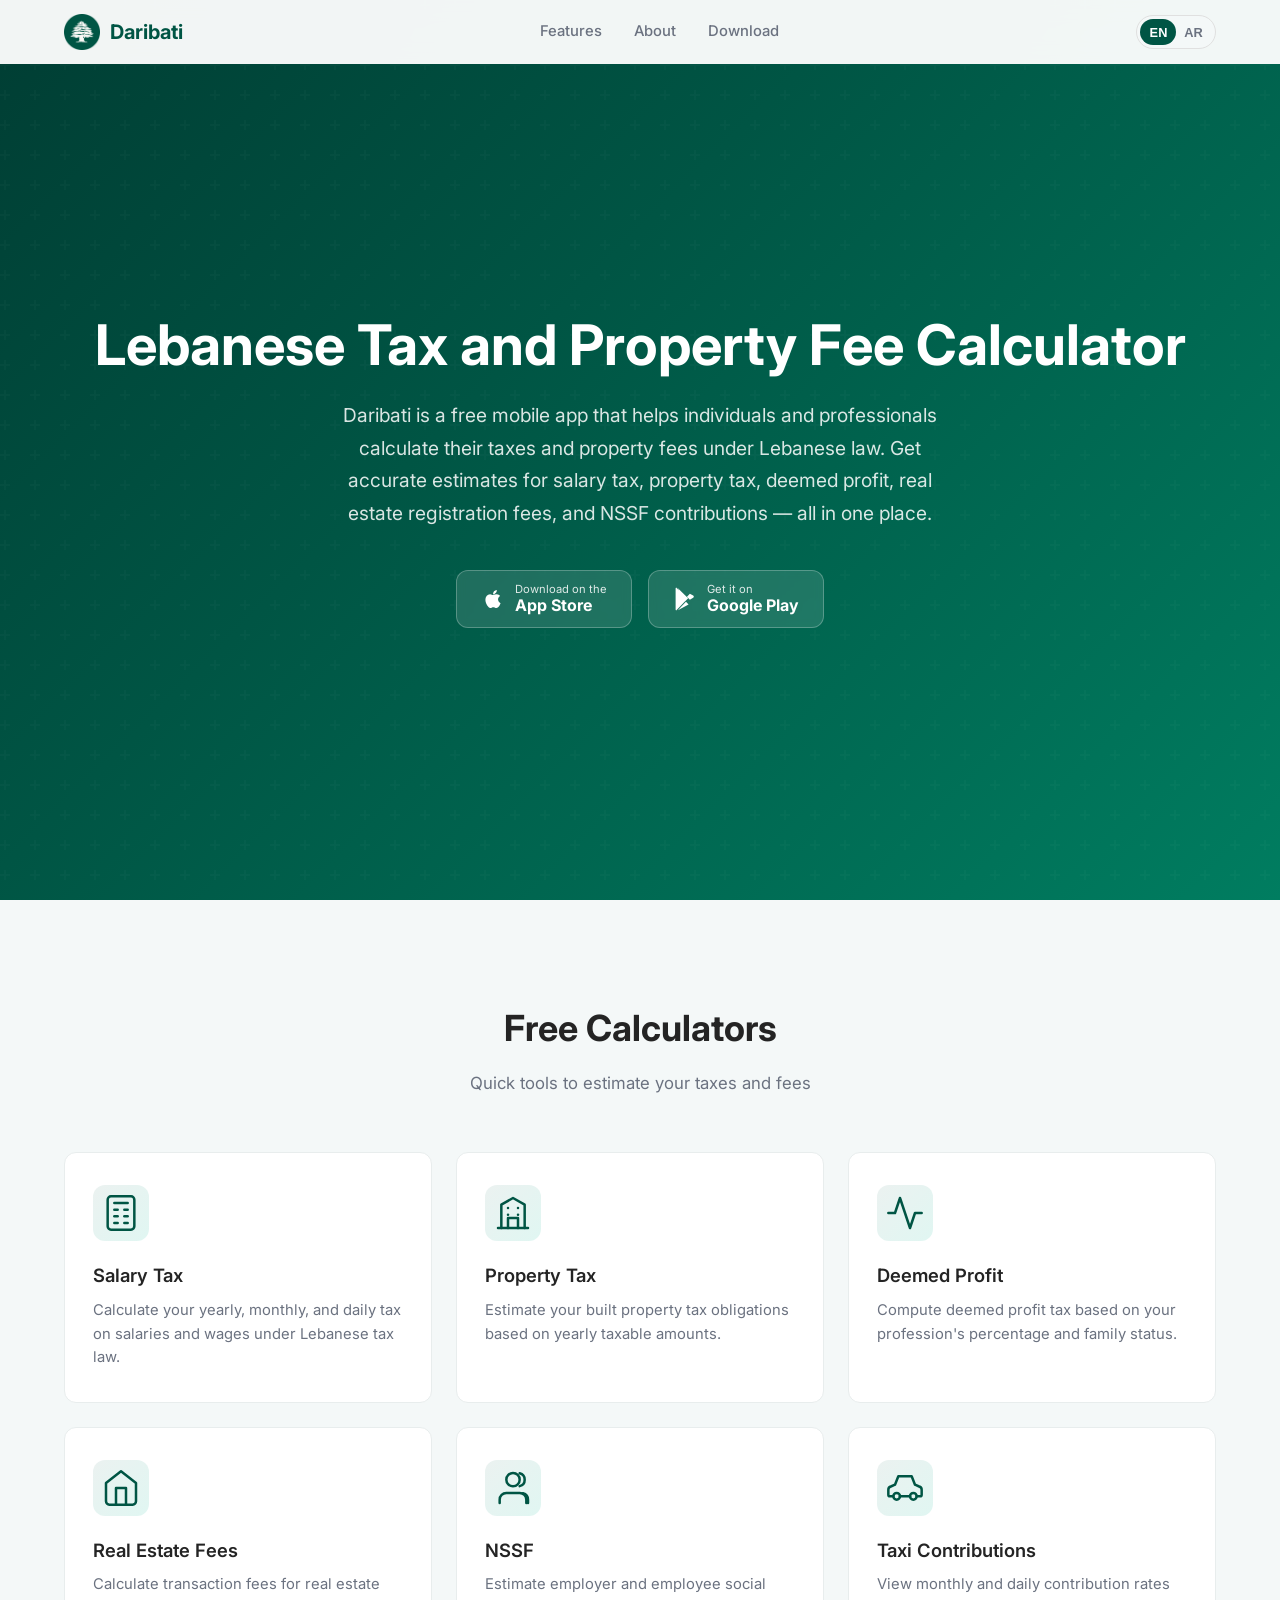
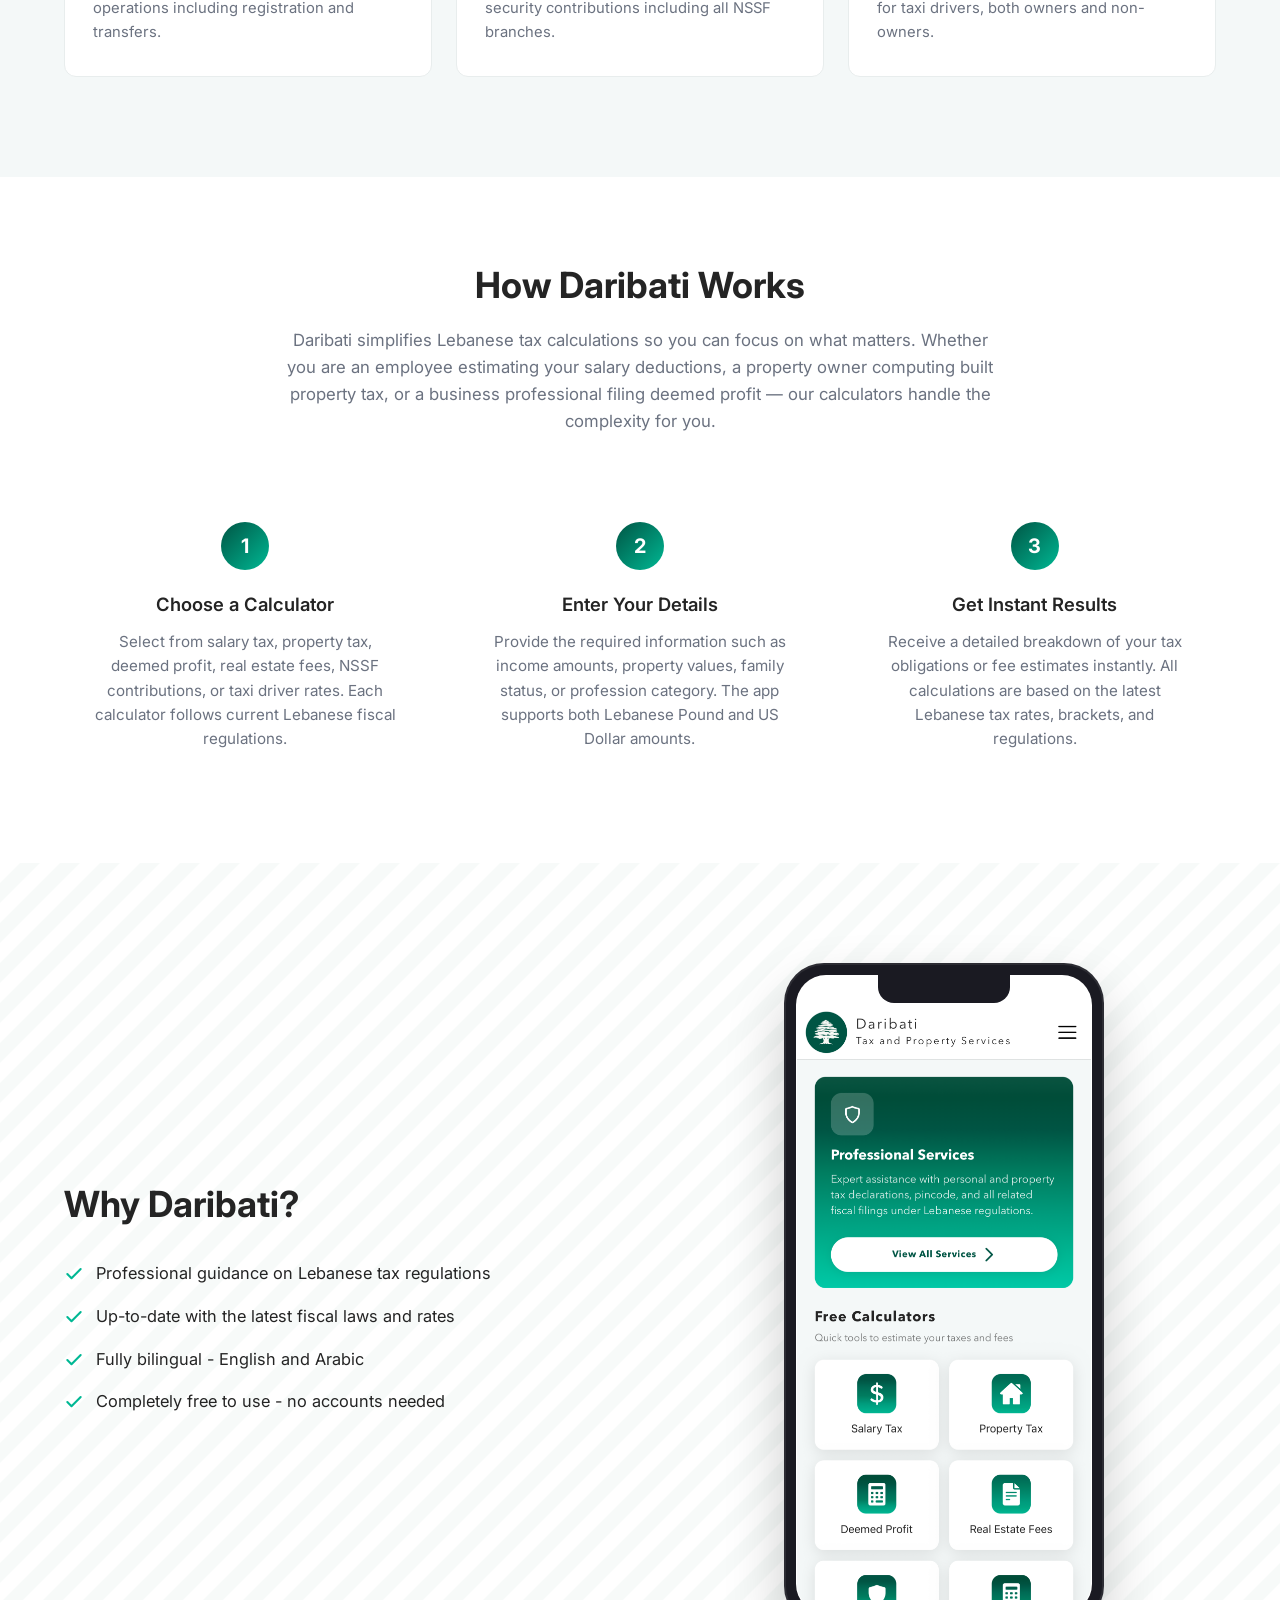
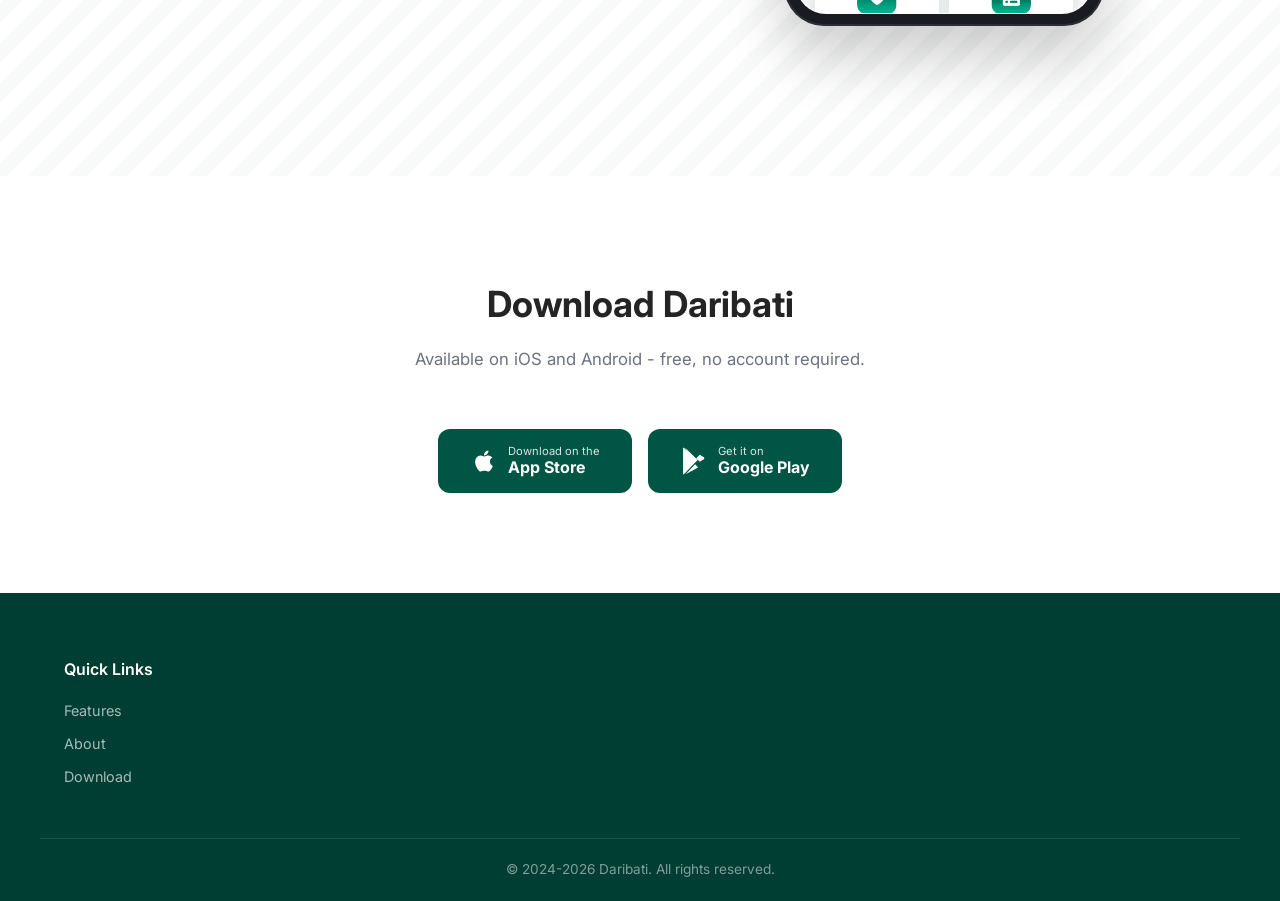
==== commit 942fc41e: "Removing phone number from home page" ====
--- a/index.html
+++ b/index.html
@@ -7,8 +7,6 @@
     <meta
       name="viewport"
       content="width=device-width, initial-scale=1.0" />
-
-    <!-- TODO: Replace G-XXXXXXXXXX with your actual GA4 Measurement ID -->
     <script
       async
       src="https://www.googletagmanager.com/gtag/js?id=G-H9QZ7JYE82"></script>
@@ -18,7 +16,7 @@
         dataLayer.push(arguments);
       }
       gtag('js', new Date());
-      gtag('config', 'G-XXXXXXXXXX');
+      gtag('config', 'G-H9QZ7JYE82');
     </script>
 
     <title>Daribati - Lebanese Tax and Property Fee Calculator</title>
@@ -703,18 +701,6 @@
             >Download</a
           >
         </div>
-        <div class="footer-col">
-          <h4 data-i18n="footer.contact">Contact</h4>
-          <a href="tel:+9613733277"
-            ><span data-i18n="footer.phone">Phone</span>: +961 3733277</a
-          >
-          <a
-            href="https://wa.me/9613733277"
-            target="_blank"
-            rel="noopener noreferrer"
-            ><span data-i18n="footer.whatsapp">WhatsApp</span>: +961 3733277</a
-          >
-        </div>
       </div>
       <div class="footer-bottom">
         <div class="container">
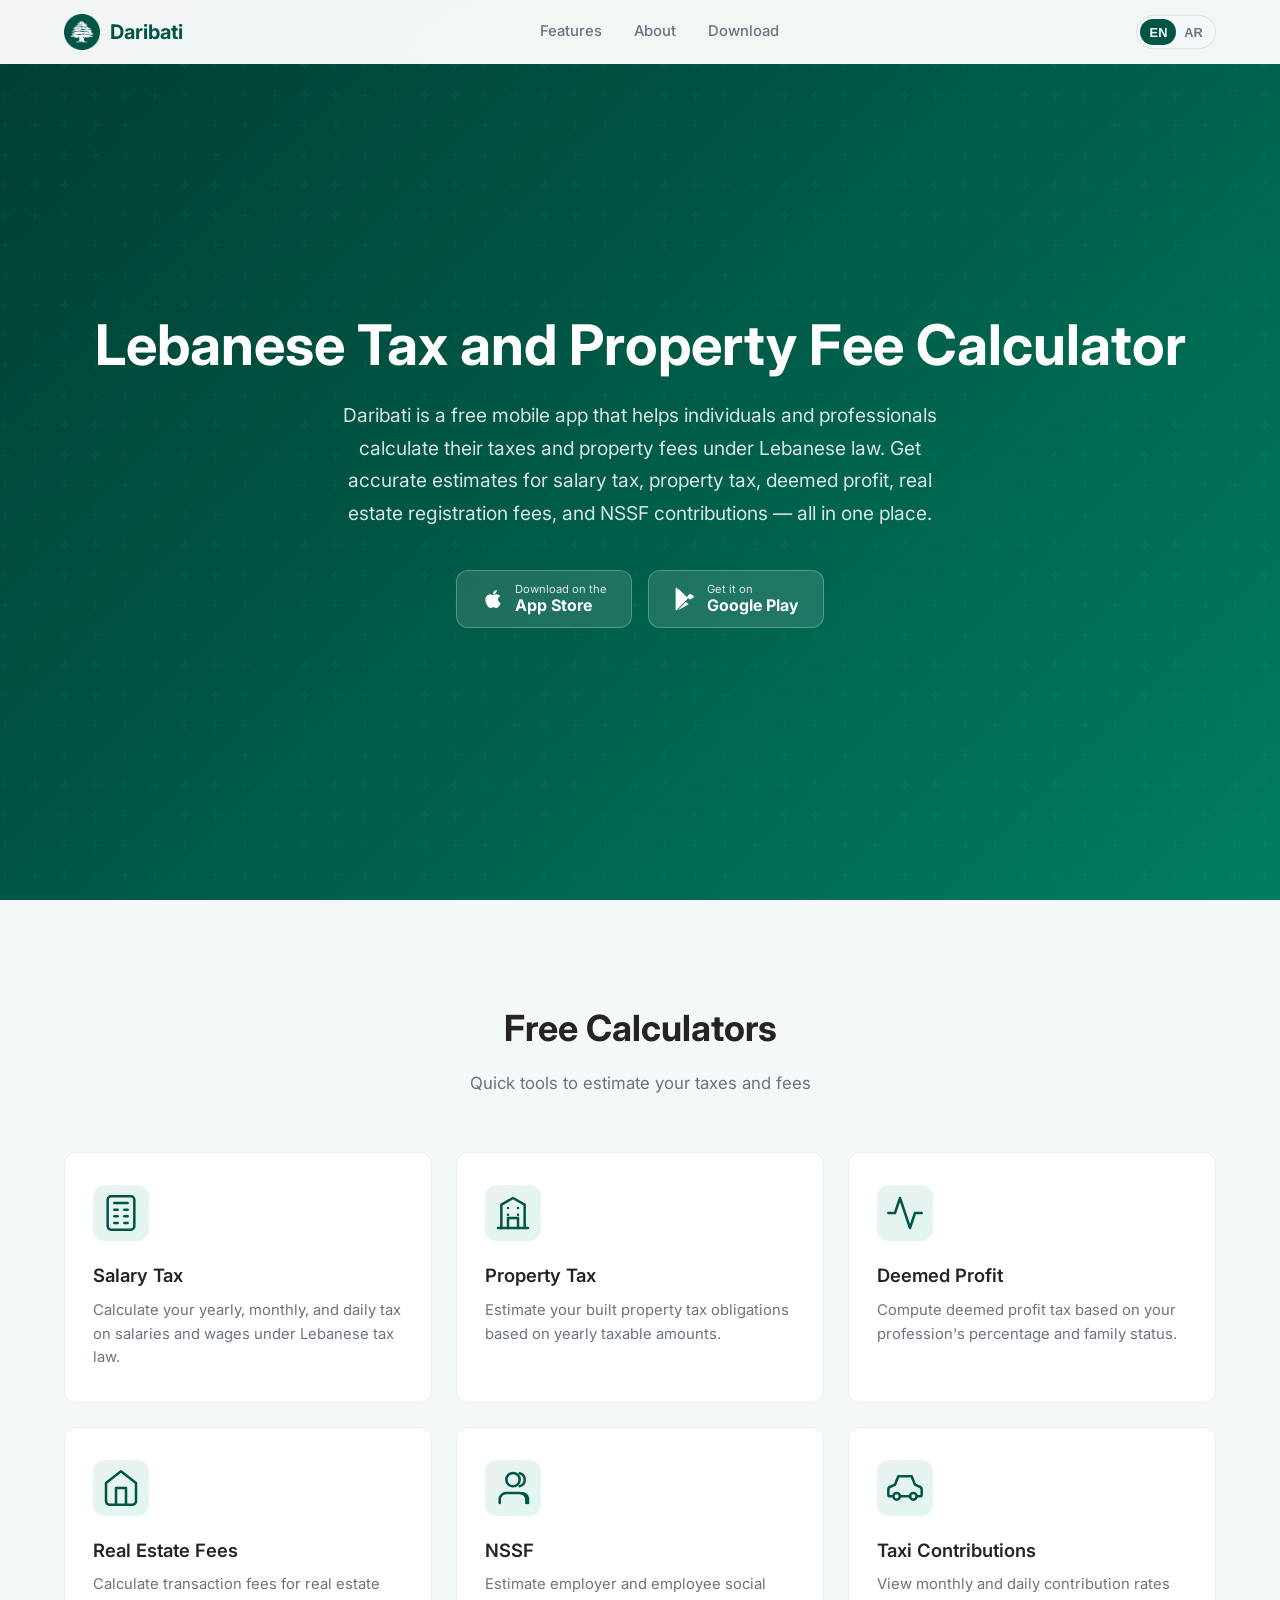
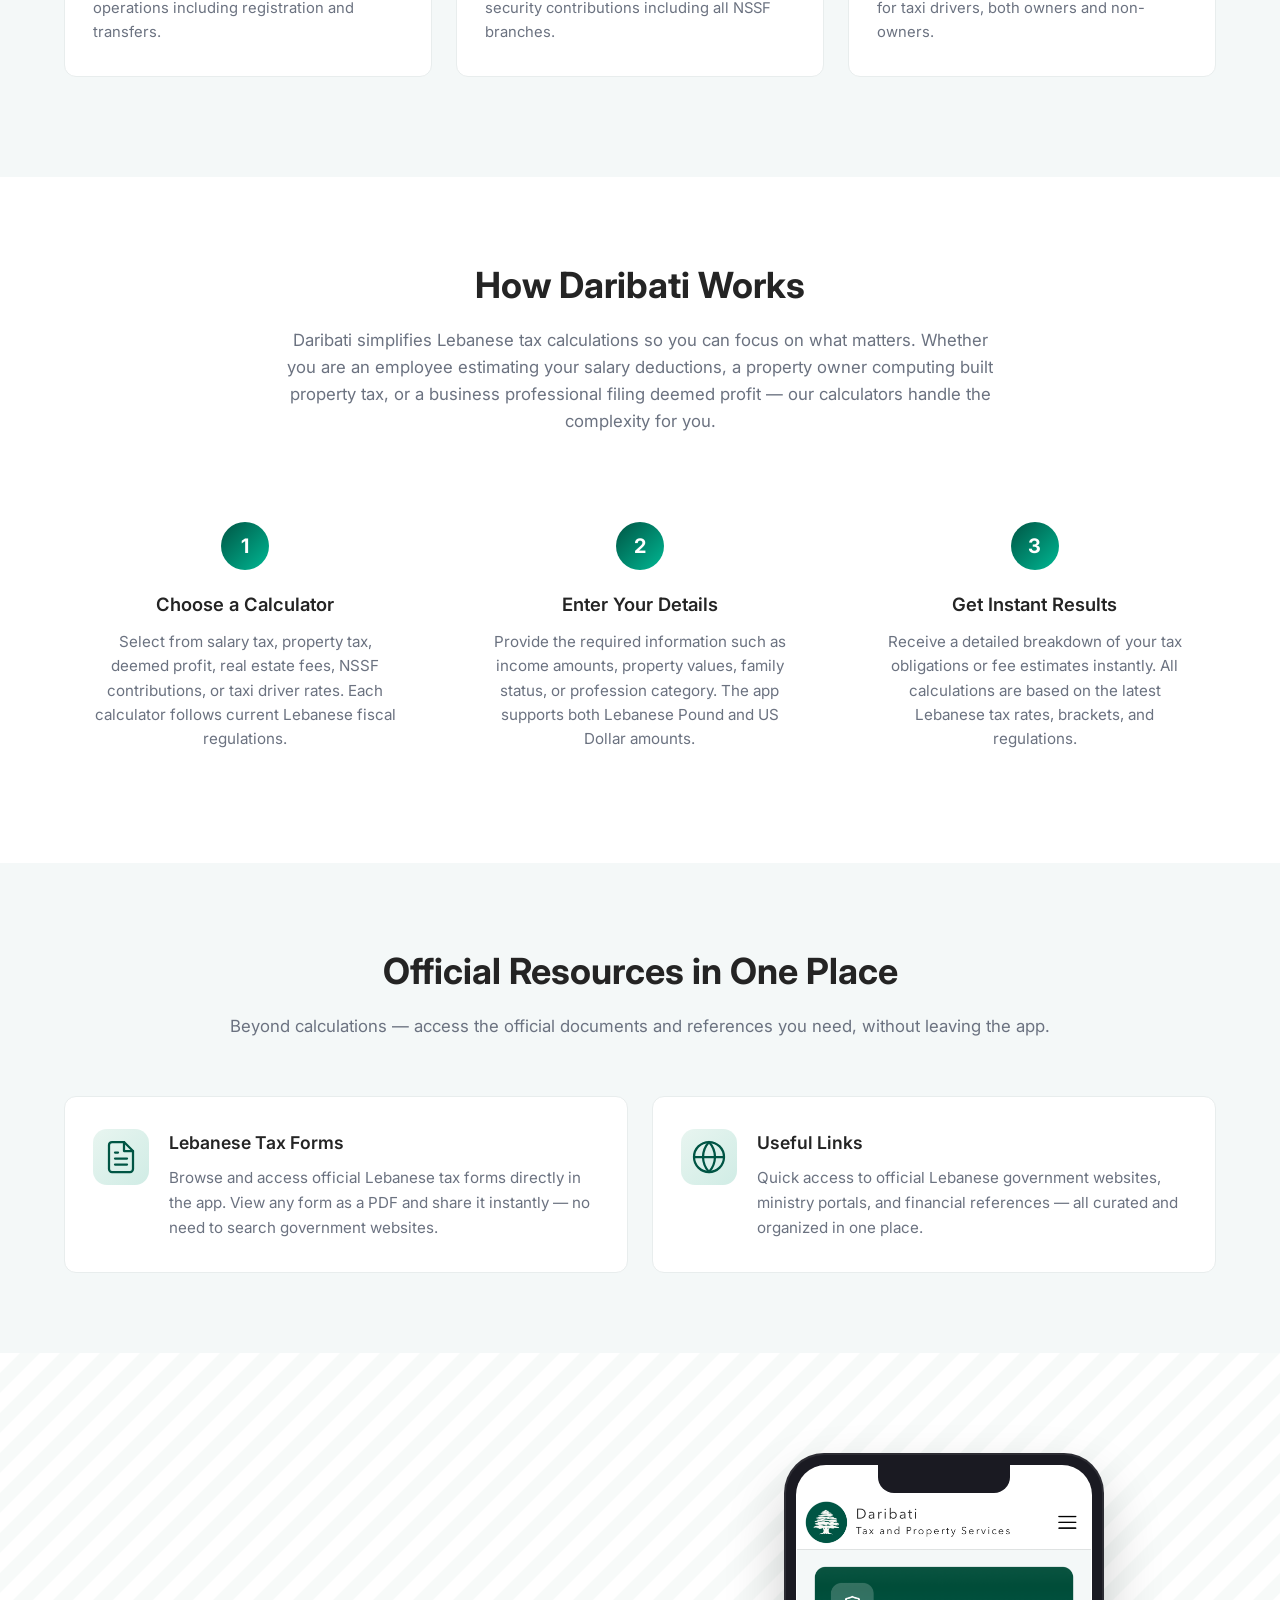
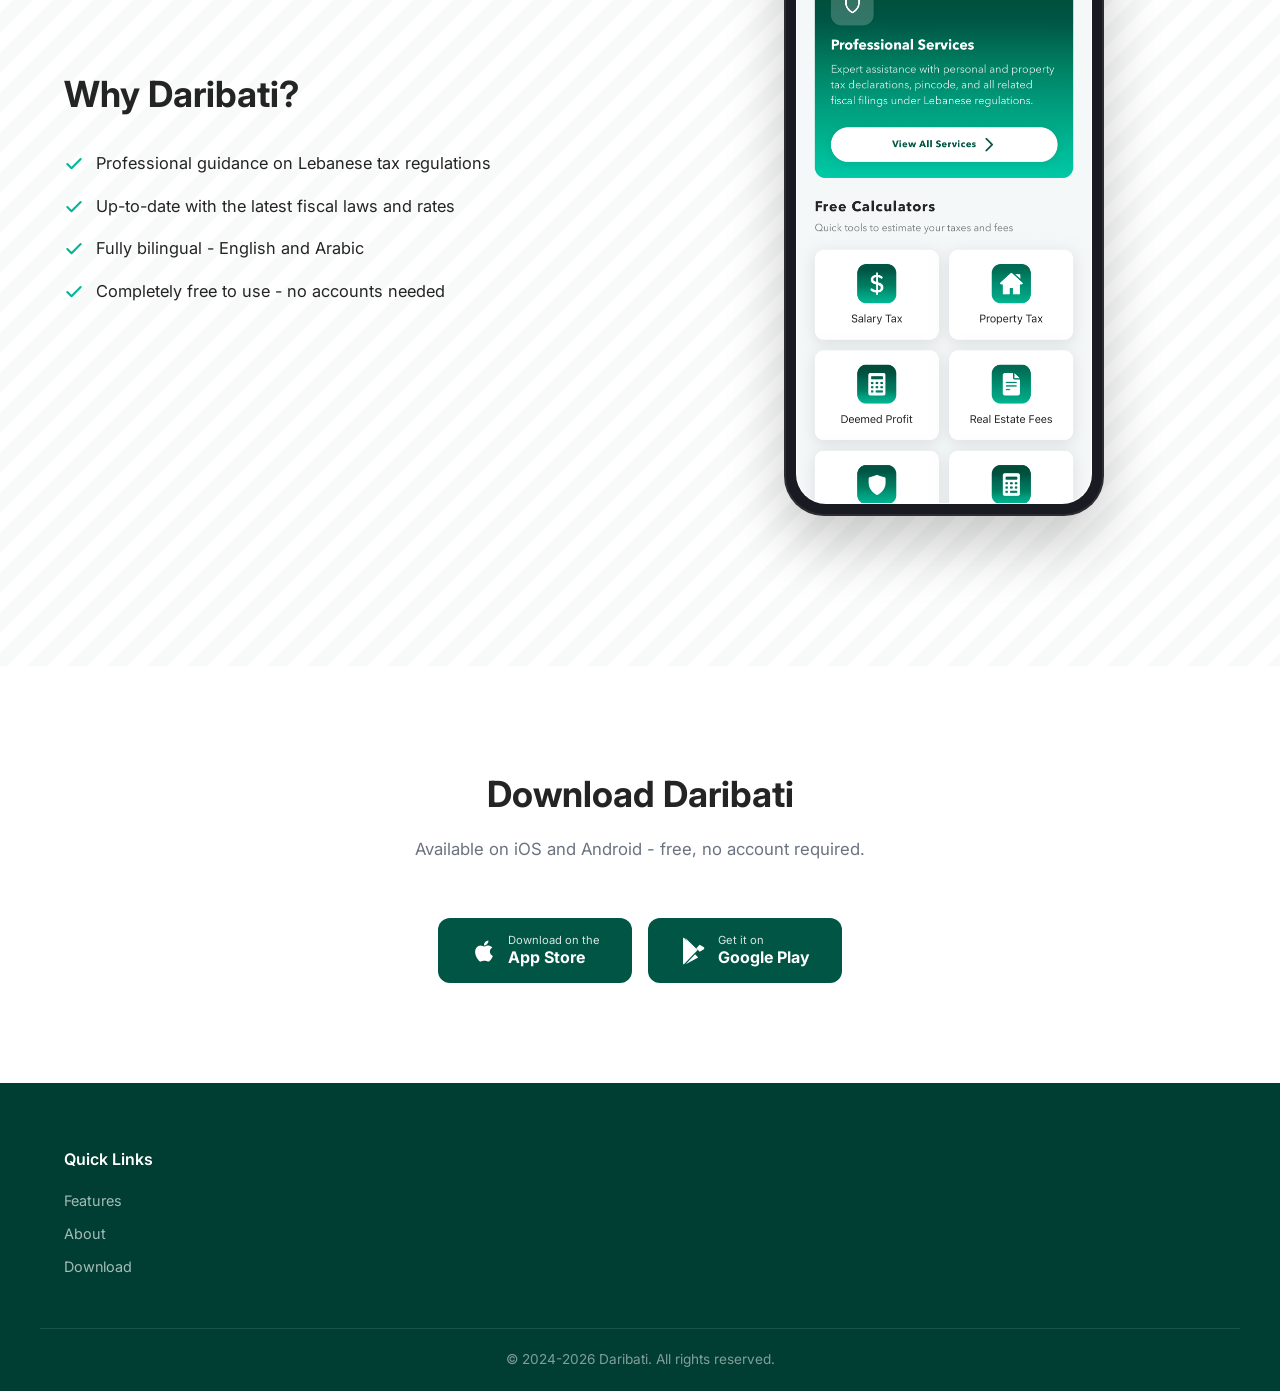
==== commit ab6c8b55: "Adding forms and useful links explanation to the website" ====
--- a/index.html
+++ b/index.html
@@ -531,6 +531,79 @@
       </div>
     </section>
 
+    <!-- Resources -->
+    <section
+      class="resources"
+      id="resources">
+      <div class="container">
+        <h2
+          class="section-title animate-on-scroll"
+          data-i18n="resources.title">
+          Official Resources in One Place
+        </h2>
+        <p
+          class="section-subtitle animate-on-scroll"
+          data-i18n="resources.subtitle">
+          Beyond calculations — access the official documents and references you
+          need, without leaving the app.
+        </p>
+        <div class="resources-grid">
+          <div class="resource-card animate-on-scroll">
+            <div class="resource-icon">
+              <svg
+                width="36"
+                height="36"
+                viewBox="0 0 24 24"
+                fill="none"
+                stroke="currentColor"
+                stroke-width="1.5"
+                stroke-linecap="round"
+                stroke-linejoin="round">
+                <path d="M14 2H6a2 2 0 0 0-2 2v16a2 2 0 0 0 2 2h12a2 2 0 0 0 2-2V8z" />
+                <polyline points="14 2 14 8 20 8" />
+                <line x1="16" y1="13" x2="8" y2="13" />
+                <line x1="16" y1="17" x2="8" y2="17" />
+                <polyline points="10 9 9 9 8 9" />
+              </svg>
+            </div>
+            <div class="resource-body">
+              <h3 data-i18n="resources.formsTitle">Lebanese Tax Forms</h3>
+              <p data-i18n="resources.formsDesc">
+                Browse and access official Lebanese tax forms directly in the
+                app. View any form as a PDF and share it instantly — no need to
+                search government websites.
+              </p>
+            </div>
+          </div>
+          <div class="resource-card animate-on-scroll">
+            <div class="resource-icon">
+              <svg
+                width="36"
+                height="36"
+                viewBox="0 0 24 24"
+                fill="none"
+                stroke="currentColor"
+                stroke-width="1.5"
+                stroke-linecap="round"
+                stroke-linejoin="round">
+                <circle cx="12" cy="12" r="10" />
+                <line x1="2" y1="12" x2="22" y2="12" />
+                <path d="M12 2a15.3 15.3 0 0 1 4 10 15.3 15.3 0 0 1-4 10 15.3 15.3 0 0 1-4-10 15.3 15.3 0 0 1 4-10z" />
+              </svg>
+            </div>
+            <div class="resource-body">
+              <h3 data-i18n="resources.linksTitle">Useful Links</h3>
+              <p data-i18n="resources.linksDesc">
+                Quick access to official Lebanese government websites, ministry
+                portals, and financial references — all curated and organized in
+                one place.
+              </p>
+            </div>
+          </div>
+        </div>
+      </div>
+    </section>
+
     <!-- About -->
     <section
       class="about"
--- a/styles.css
+++ b/styles.css
@@ -434,6 +434,69 @@
   line-height: 1.6;
 }
 
+/* ===== Resources ===== */
+.resources {
+  padding: 80px 0;
+  background: var(--bg-alt);
+}
+
+.resources-grid {
+  display: grid;
+  grid-template-columns: repeat(auto-fit, minmax(320px, 1fr));
+  gap: 24px;
+}
+
+.resource-card {
+  background: var(--bg);
+  border-radius: var(--radius);
+  padding: 32px 28px;
+  display: flex;
+  gap: 20px;
+  align-items: flex-start;
+  border: 1px solid #e8eded;
+  transition: transform var(--transition), box-shadow var(--transition), border-color var(--transition);
+}
+
+.resource-card:hover {
+  transform: translateY(-4px);
+  box-shadow: 0 12px 32px rgba(0, 85, 68, 0.08);
+  border-color: var(--accent);
+}
+
+.resource-icon {
+  flex-shrink: 0;
+  width: 56px;
+  height: 56px;
+  background: linear-gradient(135deg, #e8f5f0, #d0ece5);
+  border-radius: 14px;
+  display: flex;
+  align-items: center;
+  justify-content: center;
+  color: var(--primary);
+}
+
+.resource-body h3 {
+  font-size: 1.1rem;
+  font-weight: 600;
+  color: var(--text);
+  margin-bottom: 8px;
+}
+
+.resource-body p {
+  font-size: 0.95rem;
+  color: var(--text-muted);
+  line-height: 1.65;
+}
+
+@media (max-width: 640px) {
+  .resources {
+    padding: 64px 0;
+  }
+  .resources-grid {
+    grid-template-columns: 1fr;
+  }
+}
+
 /* ===== About ===== */
 .about {
   position: relative;
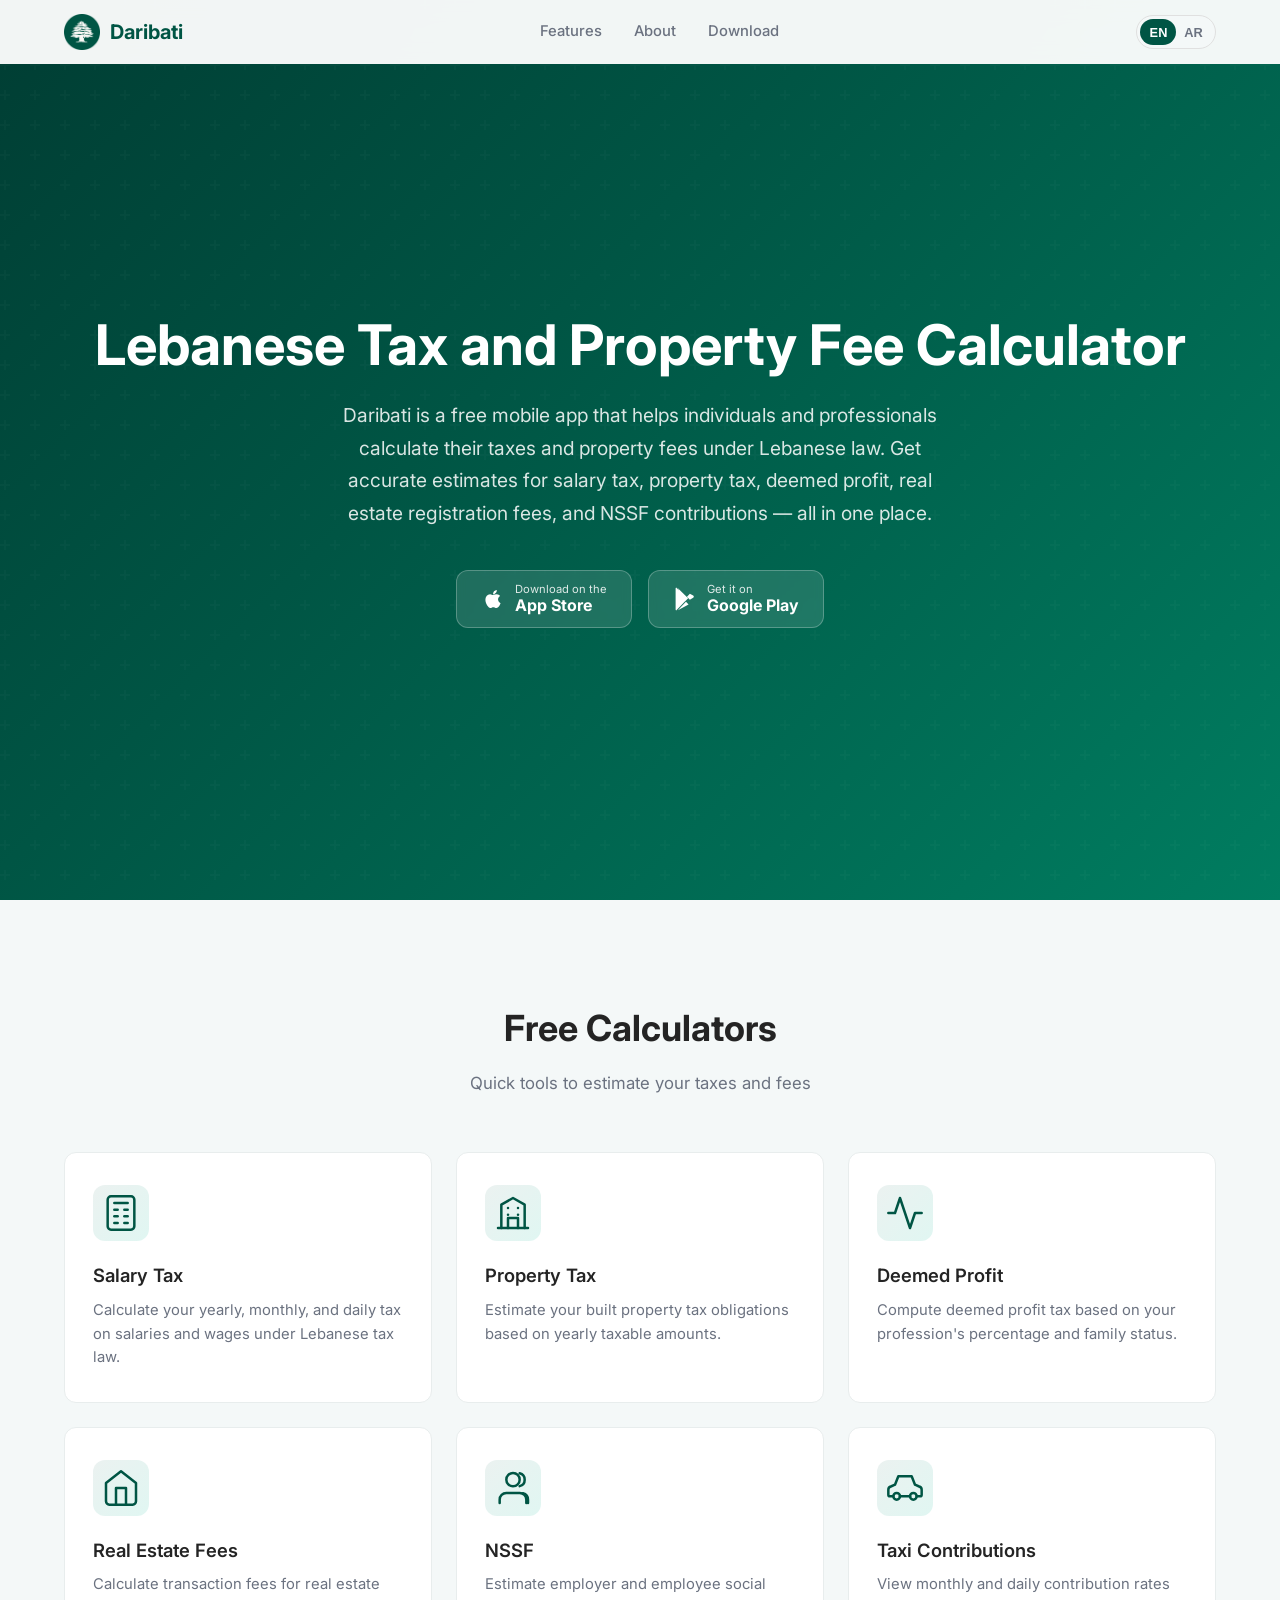
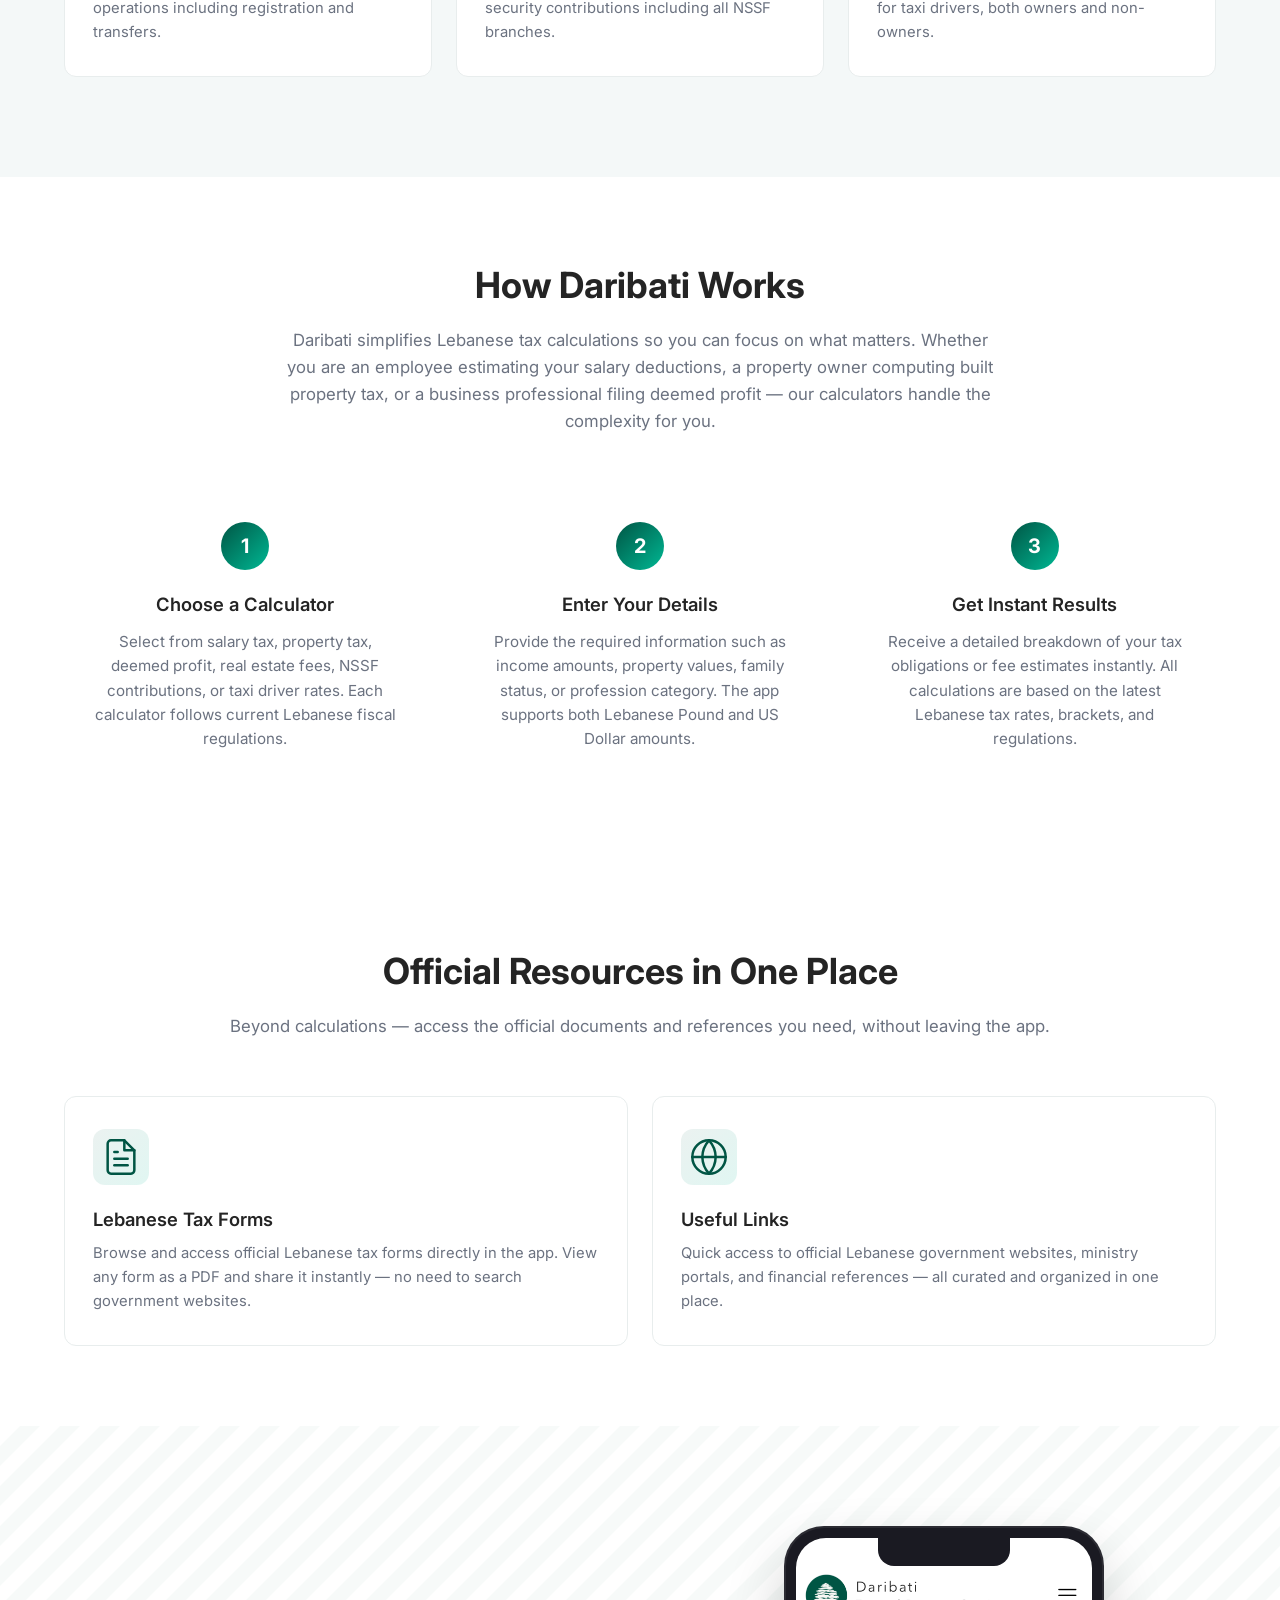
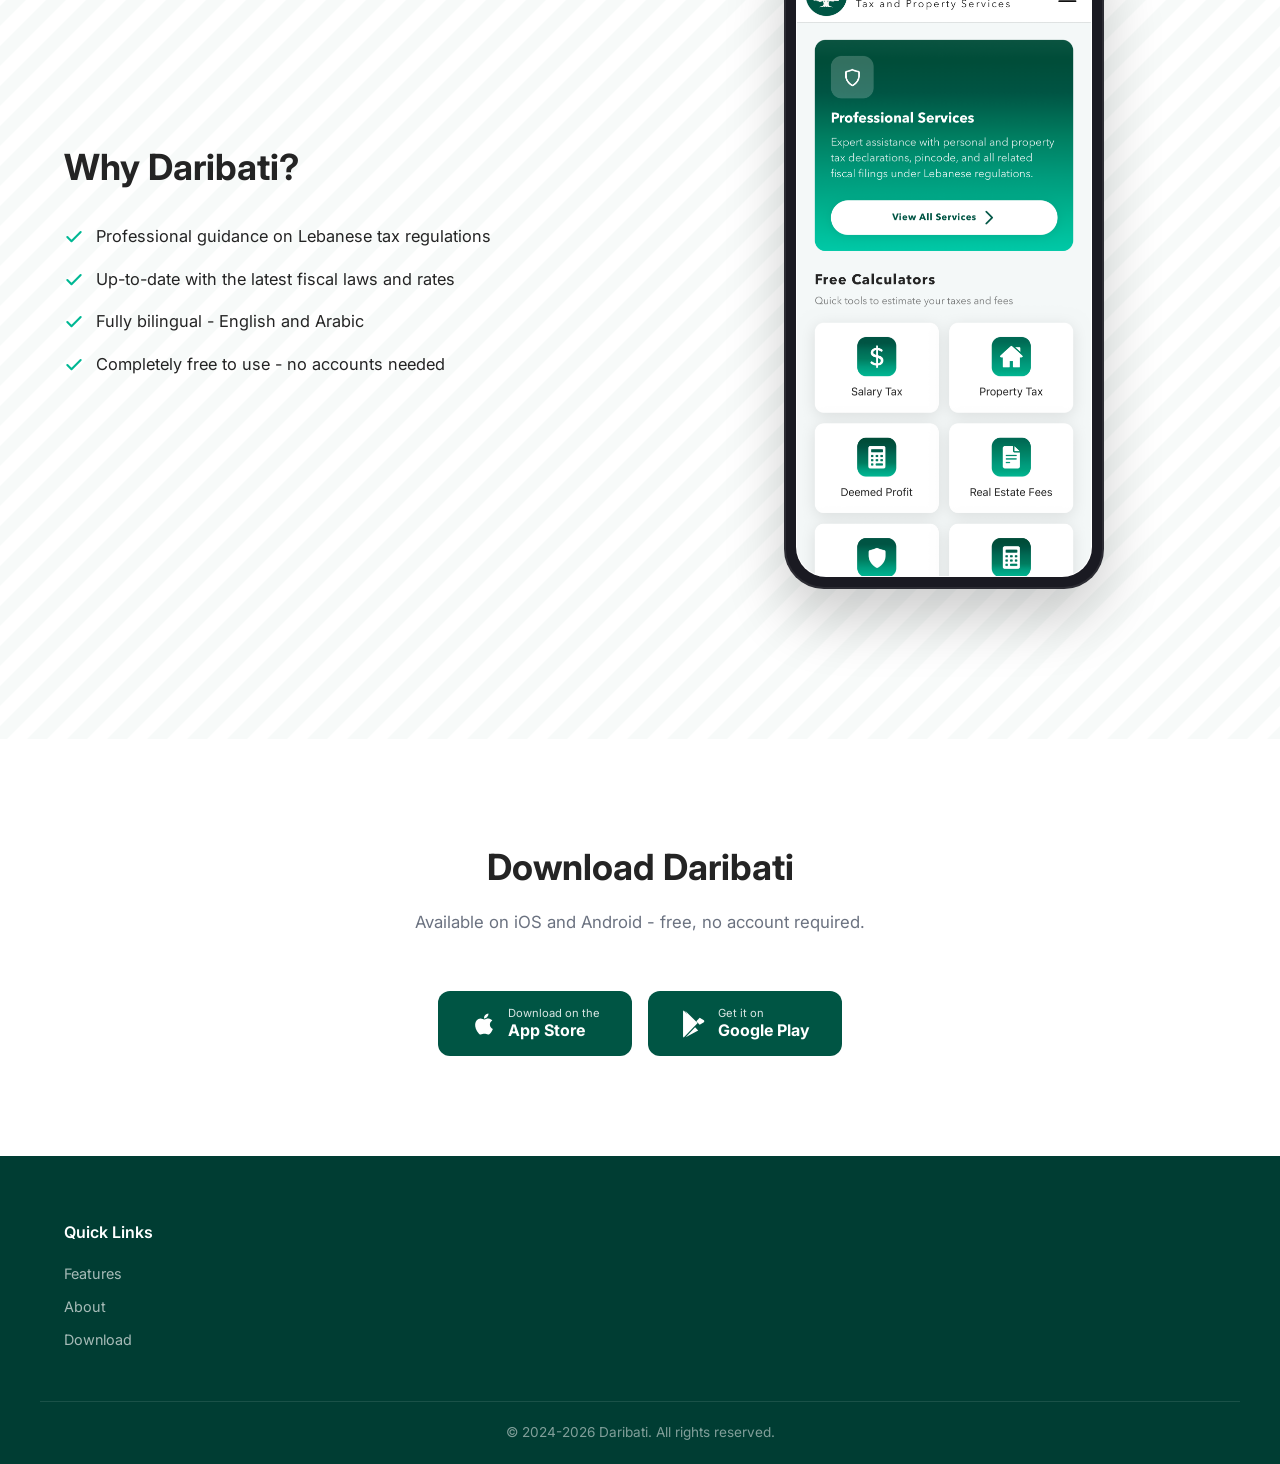
==== commit 0a2cc77b: "Fixing design for the new section added" ====
--- a/index.html
+++ b/index.html
@@ -548,11 +548,11 @@
           need, without leaving the app.
         </p>
         <div class="resources-grid">
-          <div class="resource-card animate-on-scroll">
-            <div class="resource-icon">
-              <svg
-                width="36"
-                height="36"
+          <div class="feature-card animate-on-scroll">
+            <div class="feature-icon">
+              <svg
+                width="40"
+                height="40"
                 viewBox="0 0 24 24"
                 fill="none"
                 stroke="currentColor"
@@ -566,20 +566,24 @@
                 <polyline points="10 9 9 9 8 9" />
               </svg>
             </div>
-            <div class="resource-body">
-              <h3 data-i18n="resources.formsTitle">Lebanese Tax Forms</h3>
-              <p data-i18n="resources.formsDesc">
-                Browse and access official Lebanese tax forms directly in the
-                app. View any form as a PDF and share it instantly — no need to
-                search government websites.
-              </p>
-            </div>
-          </div>
-          <div class="resource-card animate-on-scroll">
-            <div class="resource-icon">
-              <svg
-                width="36"
-                height="36"
+            <h3
+              class="feature-title"
+              data-i18n="resources.formsTitle">
+              Lebanese Tax Forms
+            </h3>
+            <p
+              class="feature-desc"
+              data-i18n="resources.formsDesc">
+              Browse and access official Lebanese tax forms directly in the app.
+              View any form as a PDF and share it instantly — no need to search
+              government websites.
+            </p>
+          </div>
+          <div class="feature-card animate-on-scroll">
+            <div class="feature-icon">
+              <svg
+                width="40"
+                height="40"
                 viewBox="0 0 24 24"
                 fill="none"
                 stroke="currentColor"
@@ -591,14 +595,18 @@
                 <path d="M12 2a15.3 15.3 0 0 1 4 10 15.3 15.3 0 0 1-4 10 15.3 15.3 0 0 1-4-10 15.3 15.3 0 0 1 4-10z" />
               </svg>
             </div>
-            <div class="resource-body">
-              <h3 data-i18n="resources.linksTitle">Useful Links</h3>
-              <p data-i18n="resources.linksDesc">
-                Quick access to official Lebanese government websites, ministry
-                portals, and financial references — all curated and organized in
-                one place.
-              </p>
-            </div>
+            <h3
+              class="feature-title"
+              data-i18n="resources.linksTitle">
+              Useful Links
+            </h3>
+            <p
+              class="feature-desc"
+              data-i18n="resources.linksDesc">
+              Quick access to official Lebanese government websites, ministry
+              portals, and financial references — all curated and organized in
+              one place.
+            </p>
           </div>
         </div>
       </div>
--- a/styles.css
+++ b/styles.css
@@ -437,55 +437,13 @@
 /* ===== Resources ===== */
 .resources {
   padding: 80px 0;
-  background: var(--bg-alt);
+  background: var(--bg);
 }
 
 .resources-grid {
   display: grid;
-  grid-template-columns: repeat(auto-fit, minmax(320px, 1fr));
+  grid-template-columns: repeat(2, 1fr);
   gap: 24px;
-}
-
-.resource-card {
-  background: var(--bg);
-  border-radius: var(--radius);
-  padding: 32px 28px;
-  display: flex;
-  gap: 20px;
-  align-items: flex-start;
-  border: 1px solid #e8eded;
-  transition: transform var(--transition), box-shadow var(--transition), border-color var(--transition);
-}
-
-.resource-card:hover {
-  transform: translateY(-4px);
-  box-shadow: 0 12px 32px rgba(0, 85, 68, 0.08);
-  border-color: var(--accent);
-}
-
-.resource-icon {
-  flex-shrink: 0;
-  width: 56px;
-  height: 56px;
-  background: linear-gradient(135deg, #e8f5f0, #d0ece5);
-  border-radius: 14px;
-  display: flex;
-  align-items: center;
-  justify-content: center;
-  color: var(--primary);
-}
-
-.resource-body h3 {
-  font-size: 1.1rem;
-  font-weight: 600;
-  color: var(--text);
-  margin-bottom: 8px;
-}
-
-.resource-body p {
-  font-size: 0.95rem;
-  color: var(--text-muted);
-  line-height: 1.65;
 }
 
 @media (max-width: 640px) {
